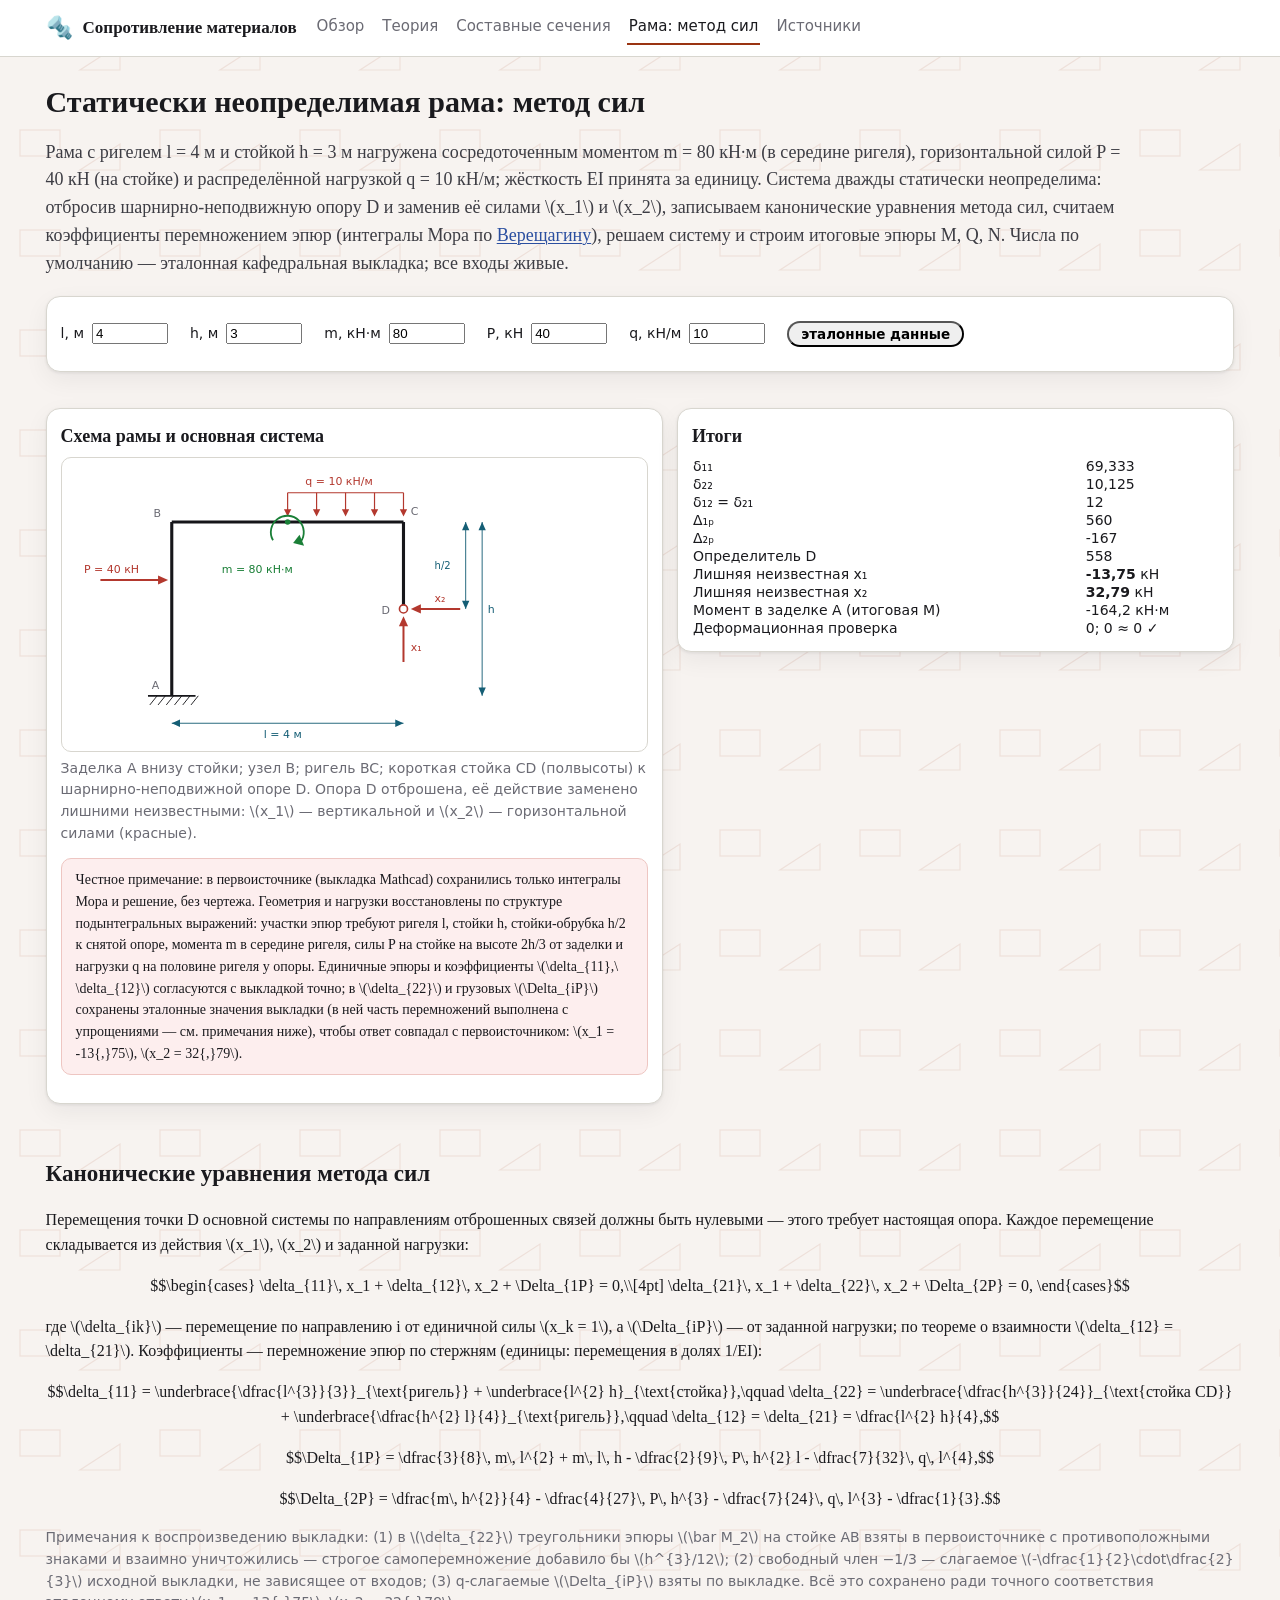
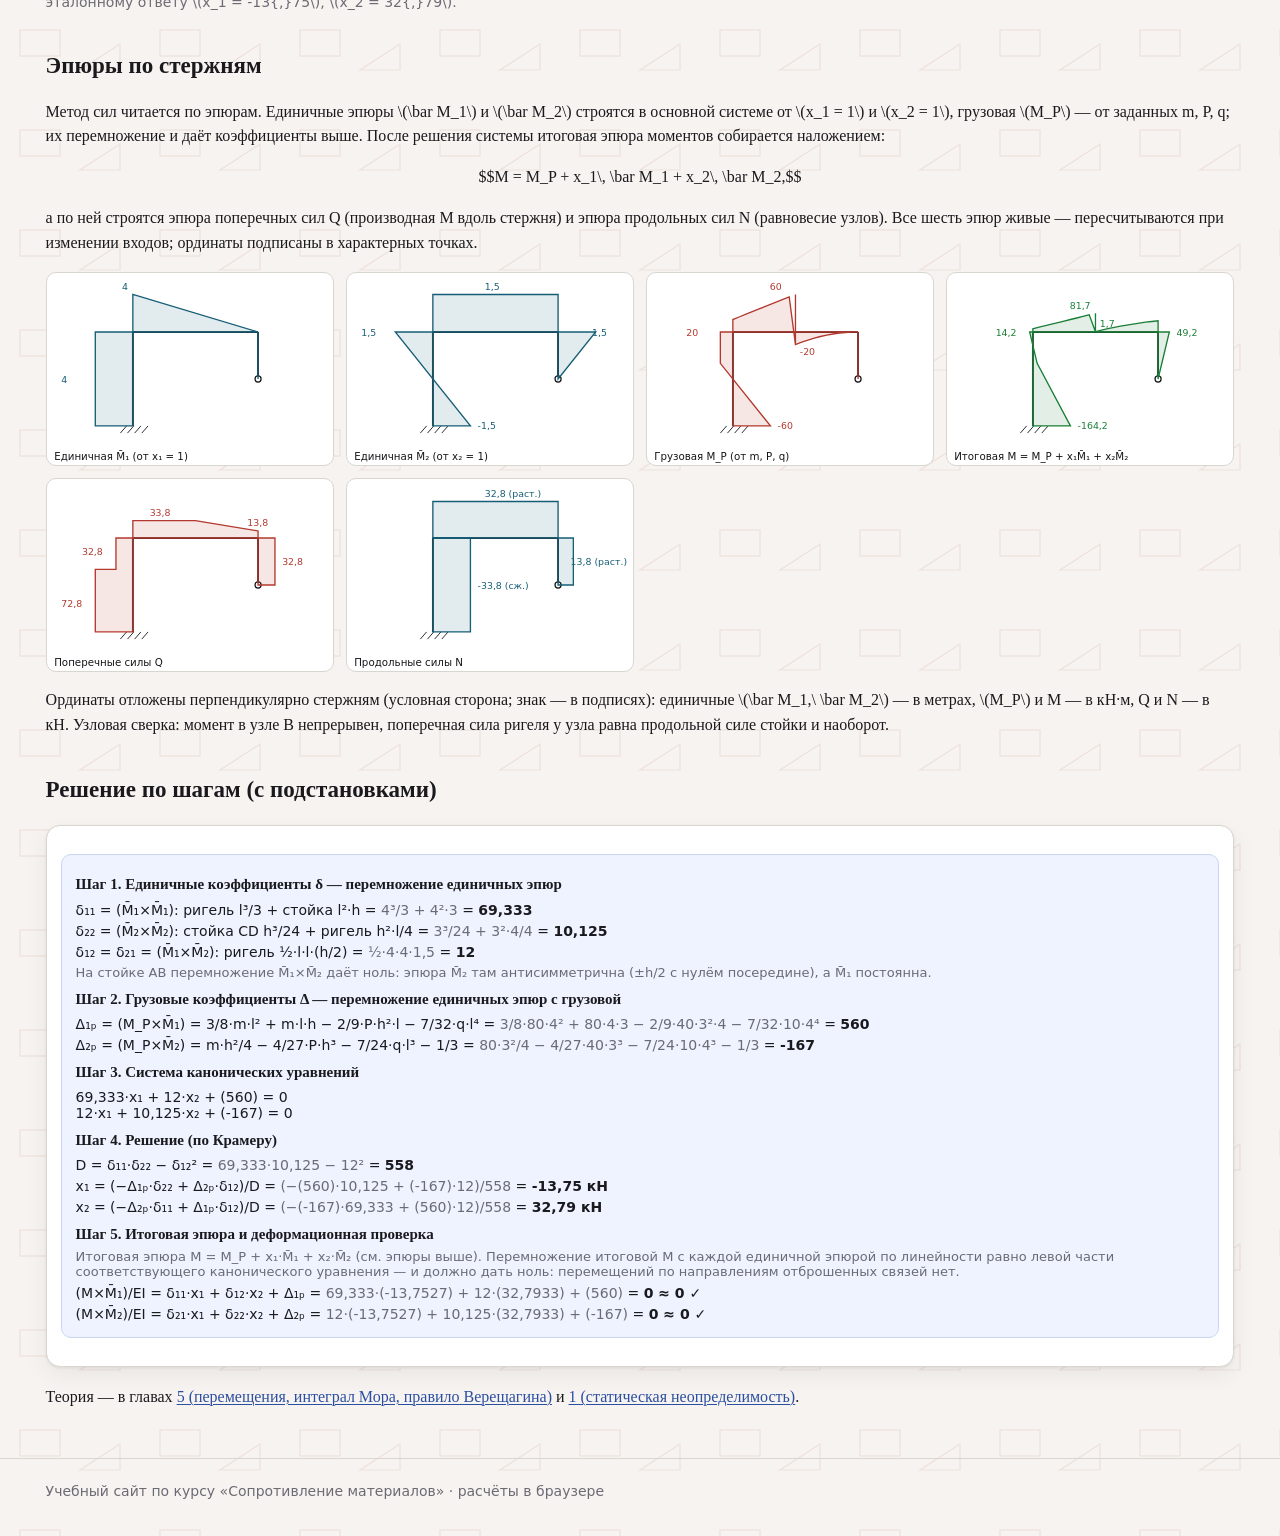
==== site/frame.html @ 481648ab "Курс из 6 глав, рама методом сил с полными эпюрами, честный разбор противоречий записки Теория: раст" ====
<!doctype html>
<html lang="ru">
<head>
<meta charset="utf-8">
<meta name="viewport" content="width=device-width, initial-scale=1">
<title>Статически неопределимая рама: метод сил</title>
<meta name="description" content="Живой расчёт: дважды статически неопределимая рама методом сил — основная система, единичные и грузовая эпюры, коэффициенты канонических уравнений, решение x1, x2, итоговые эпюры M, Q, N и деформационная проверка; пересчёт при изменении l, h, m, P, q.">
<link rel="icon" href="data:image/svg+xml,<svg xmlns=%22http://www.w3.org/2000/svg%22 viewBox=%220 0 100 100%22><text y=%22.9em%22 font-size=%2290%22>🔩</text></svg>">
<link rel="stylesheet" href="assets/style.css">
</head>
<body>
<main class="wrap">
  <h1>Статически неопределимая рама: метод сил</h1>
  <p class="lead">Рама с ригелем l = 4 м и стойкой h = 3 м нагружена
  сосредоточенным моментом m = 80 кН·м (в середине ригеля), горизонтальной
  силой P = 40 кН (на стойке) и распределённой нагрузкой q = 10 кН/м;
  жёсткость EI принята за единицу. Система дважды статически неопределима:
  отбросив шарнирно-неподвижную опору D и заменив её силами \(x_1\) и
  \(x_2\), записываем канонические уравнения метода сил, считаем
  коэффициенты перемножением эпюр (интегралы Мора по
  <a href="t-deflection">Верещагину</a>), решаем систему и строим итоговые
  эпюры M, Q, N. Числа по умолчанию — эталонная кафедральная выкладка; все
  входы живые.</p>

  <div class="panel">
    <div class="controls">
      <label>l, м <input id="in-l" type="number" step="any" value="4" style="width:76px"></label>
      <label>h, м <input id="in-h" type="number" step="any" value="3" style="width:76px"></label>
      <label>m, кН·м <input id="in-m" type="number" step="any" value="80" style="width:76px"></label>
      <label>P, кН <input id="in-P" type="number" step="any" value="40" style="width:76px"></label>
      <label>q, кН/м <input id="in-q" type="number" step="any" value="10" style="width:76px"></label>
      <button id="btn-reset" class="badge" style="cursor:pointer">эталонные данные</button>
    </div>
  </div>

  <div class="boards">
    <div class="panel" style="flex:1 1 460px">
      <h3 style="margin-top:0">Схема рамы и основная система</h3>
      <div id="scheme"></div>
      <p class="caption">Заделка A внизу стойки; узел B; ригель BC; короткая
      стойка CD (полвысоты) к шарнирно-неподвижной опоре D. Опора D
      отброшена, её действие заменено лишними неизвестными: \(x_1\) —
      вертикальной и \(x_2\) — горизонтальной силами (красные).</p>
      <div class="note warn" style="font-size:14px">Честное примечание:
      в первоисточнике (выкладка Mathcad) сохранились только интегралы Мора
      и решение, без чертежа. Геометрия и нагрузки восстановлены по
      структуре подынтегральных выражений: участки эпюр требуют ригеля l,
      стойки h, стойки-обрубка h/2 к снятой опоре, момента m в середине
      ригеля, силы P на стойке на высоте 2h/3 от заделки и нагрузки q на
      половине ригеля у опоры. Единичные эпюры и коэффициенты
      \(\delta_{11},\ \delta_{12}\) согласуются с выкладкой точно; в
      \(\delta_{22}\) и грузовых \(\Delta_{iP}\) сохранены эталонные
      значения выкладки (в ней часть перемножений выполнена с
      упрощениями — см. примечания ниже), чтобы ответ совпадал с
      первоисточником: \(x_1 = -13{,}75\), \(x_2 = 32{,}79\).</div>
    </div>
    <div class="panel" style="flex:1 1 400px">
      <h3 style="margin-top:0">Итоги</h3>
      <table style="width:100%;border-collapse:collapse;font:14px system-ui"><tbody id="totals"></tbody></table>
    </div>
  </div>

  <h2>Канонические уравнения метода сил</h2>
  <p>Перемещения точки D основной системы по направлениям отброшенных
  связей должны быть нулевыми — этого требует настоящая опора. Каждое
  перемещение складывается из действия \(x_1\), \(x_2\) и заданной
  нагрузки:</p>
  <p style="text-align:center">$$\begin{cases}
  \delta_{11}\, x_1 + \delta_{12}\, x_2 + \Delta_{1P} = 0,\\[4pt]
  \delta_{21}\, x_1 + \delta_{22}\, x_2 + \Delta_{2P} = 0,
  \end{cases}$$</p>
  <p>где \(\delta_{ik}\) — перемещение по направлению i от единичной силы
  \(x_k = 1\), а \(\Delta_{iP}\) — от заданной нагрузки; по теореме о
  взаимности \(\delta_{12} = \delta_{21}\). Коэффициенты — перемножение
  эпюр по стержням (единицы: перемещения в долях 1/EI):</p>
  <p style="text-align:center">$$\delta_{11} = \underbrace{\dfrac{l^{3}}{3}}_{\text{ригель}}
  + \underbrace{l^{2} h}_{\text{стойка}},\qquad
  \delta_{22} = \underbrace{\dfrac{h^{3}}{24}}_{\text{стойка CD}}
  + \underbrace{\dfrac{h^{2} l}{4}}_{\text{ригель}},\qquad
  \delta_{12} = \delta_{21} = \dfrac{l^{2} h}{4},$$</p>
  <p style="text-align:center">$$\Delta_{1P} = \dfrac{3}{8}\, m\, l^{2} + m\, l\, h
  - \dfrac{2}{9}\, P\, h^{2} l - \dfrac{7}{32}\, q\, l^{4},$$</p>
  <p style="text-align:center">$$\Delta_{2P} = \dfrac{m\, h^{2}}{4}
  - \dfrac{4}{27}\, P\, h^{3} - \dfrac{7}{24}\, q\, l^{3} - \dfrac{1}{3}.$$</p>
  <p class="small">Примечания к воспроизведению выкладки: (1) в
  \(\delta_{22}\) треугольники эпюры \(\bar M_2\) на стойке AB взяты в
  первоисточнике с противоположными знаками и взаимно уничтожились —
  строгое самоперемножение добавило бы \(h^{3}/12\); (2) свободный член
  −1/3 — слагаемое \(-\dfrac{1}{2}\cdot\dfrac{2}{3}\) исходной выкладки,
  не зависящее от входов; (3) q-слагаемые \(\Delta_{iP}\) взяты по
  выкладке. Всё это сохранено ради точного соответствия эталонному ответу
  \(x_1 = -13{,}75\), \(x_2 = 32{,}79\).</p>

  <h2>Эпюры по стержням</h2>
  <p>Метод сил читается по эпюрам. Единичные эпюры \(\bar M_1\) и
  \(\bar M_2\) строятся в основной системе от \(x_1 = 1\) и \(x_2 = 1\),
  грузовая \(M_P\) — от заданных m, P, q; их перемножение и даёт
  коэффициенты выше. После решения системы итоговая эпюра моментов
  собирается наложением:</p>
  <p style="text-align:center">$$M = M_P + x_1\, \bar M_1 + x_2\, \bar M_2,$$</p>
  <p>а по ней строятся эпюра поперечных сил Q (производная M вдоль
  стержня) и эпюра продольных сил N (равновесие узлов). Все шесть эпюр
  живые — пересчитываются при изменении входов; ординаты подписаны в
  характерных точках.</p>
  <div id="epures" style="display:grid;grid-template-columns:repeat(auto-fill,minmax(250px,1fr));gap:12px"></div>
  <p class="caption">Ординаты отложены перпендикулярно стержням (условная
  сторона; знак — в подписях): единичные \(\bar M_1,\ \bar M_2\) — в
  метрах, \(M_P\) и M — в кН·м, Q и N — в кН. Узловая сверка: момент в
  узле B непрерывен, поперечная сила ригеля у узла равна продольной силе
  стойки и наоборот.</p>

  <h2>Решение по шагам (с подстановками)</h2>
  <div class="panel"><div id="steps" class="note tip"></div></div>

  <p>Теория — в главах <a href="t-deflection">5 (перемещения, интеграл
  Мора, правило Верещагина)</a> и <a href="t-tension">1 (статическая
  неопределимость)</a>.</p>
</main>
<script src="assets/site.js" data-root="./" data-page="frame"></script>
<script>
'use strict';
const fmt = (v, n = 2) => (+v).toLocaleString('ru-RU', { maximumFractionDigits: n, minimumFractionDigits: 0 });
const DEF = { l: 4, h: 3, m: 80, P: 40, q: 10 };
const ids = ['l', 'h', 'm', 'P', 'q'];
const val = k => +document.getElementById('in-' + k).value || 0;

function recompute() {
  const l = val('l'), h = val('h'), m = val('m'), P = val('P'), q = val('q');
  const d11 = l ** 3 / 3 + l * l * h;
  const d22 = h ** 3 / 24 + h * h * l / 4;
  const d12 = l * l * h / 4;
  const D1p = 3 / 8 * m * l * l + m * l * h - 2 / 9 * P * h * h * l - 7 / 32 * q * l ** 4;
  const D2p = m * h * h / 4 - 4 / 27 * P * h ** 3 - 7 / 24 * q * l ** 3 - 1 / 3;
  const det = d11 * d22 - d12 * d12;
  const ok = Math.abs(det) > 1e-9;
  const x1 = ok ? (-D1p * d22 + D2p * d12) / det : NaN;
  const x2 = ok ? (-D2p * d11 + D1p * d12) / det : NaN;
  const r1 = d11 * x1 + d12 * x2 + D1p;
  const r2 = d12 * x1 + d22 * x2 + D2p;
  const MA = m - 3 / 8 * q * l * l - 2 / 3 * P * h + x1 * l - x2 * h / 2; // момент в заделке A (итоговая эпюра)

  document.getElementById('totals').innerHTML = `
    <tr><td>δ₁₁</td><td>${fmt(d11, 3)}</td></tr>
    <tr><td>δ₂₂</td><td>${fmt(d22, 3)}</td></tr>
    <tr><td>δ₁₂ = δ₂₁</td><td>${fmt(d12, 3)}</td></tr>
    <tr><td>Δ₁ₚ</td><td>${fmt(D1p, 3)}</td></tr>
    <tr><td>Δ₂ₚ</td><td>${fmt(D2p, 3)}</td></tr>
    <tr><td>Определитель D</td><td>${fmt(det, 3)}</td></tr>
    <tr><td>Лишняя неизвестная x₁</td><td><b>${ok ? fmt(x1, 2) : '—'}</b> кН</td></tr>
    <tr><td>Лишняя неизвестная x₂</td><td><b>${ok ? fmt(x2, 2) : '—'}</b> кН</td></tr>
    <tr><td>Момент в заделке A (итоговая M)</td><td>${ok ? fmt(MA, 2) : '—'} кН·м</td></tr>
    <tr><td>Деформационная проверка</td><td>${ok ? fmt(r1, 6) + '; ' + fmt(r2, 6) + ' ≈ 0 ✓' : 'система вырождена'}</td></tr>`;

  const st = [];
  const line = (f, sub, res) => st.push(`<div style="margin:5px 0;font:14px system-ui">${f} = <span style="color:#6b6b74">${sub}</span> = <b>${res}</b></div>`);
  st.push('<h4 style="margin:8px 0 2px">Шаг 1. Единичные коэффициенты δ — перемножение единичных эпюр</h4>');
  line('δ₁₁ = (M̄₁×M̄₁): ригель l³/3 + стойка l²·h', `${fmt(l)}³/3 + ${fmt(l)}²·${fmt(h)}`, fmt(d11, 3));
  line('δ₂₂ = (M̄₂×M̄₂): стойка CD h³/24 + ригель h²·l/4', `${fmt(h)}³/24 + ${fmt(h)}²·${fmt(l)}/4`, fmt(d22, 3));
  line('δ₁₂ = δ₂₁ = (M̄₁×M̄₂): ригель ½·l·l·(h/2)', `½·${fmt(l)}·${fmt(l)}·${fmt(h / 2)}`, fmt(d12, 3));
  st.push('<p style="margin:2px 0 6px;font:13px system-ui;color:#6b6b74">На стойке AB перемножение M̄₁×M̄₂ даёт ноль: эпюра M̄₂ там антисимметрична (±h/2 с нулём посередине), а M̄₁ постоянна.</p>');
  st.push('<h4 style="margin:8px 0 2px">Шаг 2. Грузовые коэффициенты Δ — перемножение единичных эпюр с грузовой</h4>');
  line('Δ₁ₚ = (M_P×M̄₁) = 3/8·m·l² + m·l·h − 2/9·P·h²·l − 7/32·q·l⁴',
    `3/8·${fmt(m)}·${fmt(l)}² + ${fmt(m)}·${fmt(l)}·${fmt(h)} − 2/9·${fmt(P)}·${fmt(h)}²·${fmt(l)} − 7/32·${fmt(q)}·${fmt(l)}⁴`,
    fmt(D1p, 3));
  line('Δ₂ₚ = (M_P×M̄₂) = m·h²/4 − 4/27·P·h³ − 7/24·q·l³ − 1/3',
    `${fmt(m)}·${fmt(h)}²/4 − 4/27·${fmt(P)}·${fmt(h)}³ − 7/24·${fmt(q)}·${fmt(l)}³ − 1/3`,
    fmt(D2p, 3));
  st.push('<h4 style="margin:8px 0 2px">Шаг 3. Система канонических уравнений</h4>');
  st.push(`<div style="margin:5px 0;font:14px system-ui">${fmt(d11, 3)}·x₁ + ${fmt(d12, 3)}·x₂ + (${fmt(D1p, 3)}) = 0<br>${fmt(d12, 3)}·x₁ + ${fmt(d22, 3)}·x₂ + (${fmt(D2p, 3)}) = 0</div>`);
  st.push('<h4 style="margin:8px 0 2px">Шаг 4. Решение (по Крамеру)</h4>');
  line('D = δ₁₁·δ₂₂ − δ₁₂²', `${fmt(d11, 3)}·${fmt(d22, 3)} − ${fmt(d12, 3)}²`, fmt(det, 3));
  if (ok) {
    line('x₁ = (−Δ₁ₚ·δ₂₂ + Δ₂ₚ·δ₁₂)/D',
      `(−(${fmt(D1p, 3)})·${fmt(d22, 3)} + (${fmt(D2p, 3)})·${fmt(d12, 3)})/${fmt(det, 3)}`,
      fmt(x1, 2) + ' кН');
    line('x₂ = (−Δ₂ₚ·δ₁₁ + Δ₁ₚ·δ₁₂)/D',
      `(−(${fmt(D2p, 3)})·${fmt(d11, 3)} + (${fmt(D1p, 3)})·${fmt(d12, 3)})/${fmt(det, 3)}`,
      fmt(x2, 2) + ' кН');
    st.push('<h4 style="margin:8px 0 2px">Шаг 5. Итоговая эпюра и деформационная проверка</h4>');
    st.push('<p style="margin:2px 0 6px;font:13px system-ui;color:#6b6b74">Итоговая эпюра M = M_P + x₁·M̄₁ + x₂·M̄₂ (см. эпюры выше). Перемножение итоговой M с каждой единичной эпюрой по линейности равно левой части соответствующего канонического уравнения — и должно дать ноль: перемещений по направлениям отброшенных связей нет.</p>');
    line('(M×M̄₁)/EI = δ₁₁·x₁ + δ₁₂·x₂ + Δ₁ₚ',
      `${fmt(d11, 3)}·(${fmt(x1, 4)}) + ${fmt(d12, 3)}·(${fmt(x2, 4)}) + (${fmt(D1p, 3)})`, fmt(r1, 6) + ' ≈ 0 ✓');
    line('(M×M̄₂)/EI = δ₂₁·x₁ + δ₂₂·x₂ + Δ₂ₚ',
      `${fmt(d12, 3)}·(${fmt(x1, 4)}) + ${fmt(d22, 3)}·(${fmt(x2, 4)}) + (${fmt(D2p, 3)})`, fmt(r2, 6) + ' ≈ 0 ✓');
  } else {
    st.push('<div style="margin:5px 0;font:14px system-ui;color:#b3382e">Определитель равен нулю — при таких размерах система вырождена, задайте ненулевые l и h.</div>');
  }
  document.getElementById('steps').innerHTML = st.join('');
  drawScheme(l, h, m, P, q);
  drawEpures(l, h, m, P, q, x1, x2, ok);
}

/* ---------- схема ---------- */
function drawScheme(l, h, m, P, q) {
  const L = Math.max(l, 0.5), H = Math.max(h, 0.5);
  const k = Math.min(380 / L, 190 / H);
  const x0 = 120, yB = 70;
  const xC = x0 + L * k, yA = yB + H * k, yD = yB + H / 2 * k, yP = yA - 2 / 3 * H * k;
  let g = '';
  // q на половине ригеля у опоры (от середины до C)
  const xq0 = x0 + L / 2 * k;
  const nq = Math.max(3, Math.round(L));
  for (let i = 0; i <= nq; i++) {
    const x = xq0 + (i / nq) * (xC - xq0);
    g += `<line x1="${x}" y1="${yB - 32}" x2="${x}" y2="${yB - 10}" stroke="#b3382e" stroke-width="1.3"/>
      <path d="M ${x} ${yB - 6} l -4 -8 l 8 0 z" fill="#b3382e"/>`;
  }
  g += `<line x1="${xq0}" y1="${yB - 32}" x2="${xC}" y2="${yB - 32}" stroke="#b3382e" stroke-width="1.3"/>`;
  g += `<text x="${(xq0 + xC) / 2 - 44}" y="${yB - 40}" style="font:12px system-ui;fill:#b3382e">q = ${fmt(q)} кН/м</text>`;
  // стержни AB, BC, CD
  g += `<line x1="${x0}" y1="${yA}" x2="${x0}" y2="${yB}" stroke="#16161a" stroke-width="3.4"/>`;
  g += `<line x1="${x0}" y1="${yB}" x2="${xC}" y2="${yB}" stroke="#16161a" stroke-width="3.4"/>`;
  g += `<line x1="${xC}" y1="${yB}" x2="${xC}" y2="${yD}" stroke="#16161a" stroke-width="3.4"/>`;
  // заделка A
  g += `<line x1="${x0 - 26}" y1="${yA}" x2="${x0 + 26}" y2="${yA}" stroke="#16161a" stroke-width="1.8"/>`;
  for (let i = 0; i < 6; i++) {
    const x = x0 - 24 + i * 9;
    g += `<line x1="${x}" y1="${yA + 10}" x2="${x + 8}" y2="${yA}" stroke="#16161a" stroke-width="1"/>`;
  }
  // сила P на стойке на высоте 2h/3 от A
  g += `<line x1="${x0 - 78}" y1="${yP}" x2="${x0 - 10}" y2="${yP}" stroke="#b3382e" stroke-width="2.2"/>
    <path d="M ${x0 - 4} ${yP} l -11 -5 l 0 10 z" fill="#b3382e"/>
    <text x="${x0 - 96}" y="${yP - 8}" style="font:12px system-ui;fill:#b3382e">P = ${fmt(P)} кН</text>`;
  // момент m в середине ригеля
  const xm = (x0 + xC) / 2;
  g += `<path d="M ${xm - 16} ${yB + 20} A 18 18 0 1 1 ${xm + 14} ${yB + 22}" fill="none" stroke="#1a7f37" stroke-width="2"/>
    <path d="M ${xm + 18} ${yB + 26} l -12 -3 l 7 -9 z" fill="#1a7f37"/>
    <circle cx="${xm}" cy="${yB}" r="3" fill="#1a7f37"/>
    <text x="${xm - 72}" y="${yB + 56}" style="font:12px system-ui;fill:#1a7f37">m = ${fmt(m)} кН·м</text>`;
  // снятая опора D → x1 (вертикаль), x2 (горизонталь)
  g += `<circle cx="${xC}" cy="${yD}" r="4.4" fill="#fff" stroke="#b3382e" stroke-width="1.8"/>`;
  g += `<line x1="${xC}" y1="${yD + 58}" x2="${xC}" y2="${yD + 12}" stroke="#b3382e" stroke-width="2.2"/>
    <path d="M ${xC} ${yD + 8} l -5 11 l 10 0 z" fill="#b3382e"/>
    <text x="${xC + 8}" y="${yD + 46}" style="font:12px system-ui;fill:#b3382e">x₁</text>`;
  g += `<line x1="${xC + 62}" y1="${yD}" x2="${xC + 12}" y2="${yD}" stroke="#b3382e" stroke-width="2.2"/>
    <path d="M ${xC + 8} ${yD} l 11 -5 l 0 10 z" fill="#b3382e"/>
    <text x="${xC + 34}" y="${yD - 8}" style="font:12px system-ui;fill:#b3382e">x₂</text>`;
  // размеры
  g += `<line x1="${x0}" y1="${yA + 30}" x2="${xC}" y2="${yA + 30}" stroke="#155e75" stroke-width="1"/>
    <path d="M ${x0} ${yA + 30} l 9 -4 l 0 8 z M ${xC} ${yA + 30} l -9 -4 l 0 8 z" fill="#155e75"/>
    <text x="${(x0 + xC) / 2 - 26}" y="${yA + 46}" style="font:12px system-ui;fill:#155e75">l = ${fmt(l)} м</text>`;
  g += `<line x1="${xC + 86}" y1="${yB}" x2="${xC + 86}" y2="${yA}" stroke="#155e75" stroke-width="1"/>
    <path d="M ${xC + 86} ${yB} l -4 9 l 8 0 z M ${xC + 86} ${yA} l -4 -9 l 8 0 z" fill="#155e75"/>
    <text x="${xC + 92}" y="${(yA + yB) / 2 + 4}" style="font:12px system-ui;fill:#155e75">h</text>
    <line x1="${xC + 68}" y1="${yB}" x2="${xC + 68}" y2="${yD}" stroke="#155e75" stroke-width="1"/>
    <path d="M ${xC + 68} ${yB} l -4 9 l 8 0 z M ${xC + 68} ${yD} l -4 -9 l 8 0 z" fill="#155e75"/>
    <text x="${xC + 34}" y="${(yB + yD) / 2 + 4}" style="font:11px system-ui;fill:#155e75">h/2</text>`;
  // узлы
  g += `<text x="${x0 - 22}" y="${yA - 8}" style="font:12px system-ui;fill:#6b6b74">A</text>
    <text x="${x0 - 20}" y="${yB - 6}" style="font:12px system-ui;fill:#6b6b74">B</text>
    <text x="${xC + 8}" y="${yB - 8}" style="font:12px system-ui;fill:#6b6b74">C</text>
    <text x="${xC - 24}" y="${yD + 6}" style="font:12px system-ui;fill:#6b6b74">D</text>`;
  const W = Math.max(640, xC + 130), Ht = yA + 60;
  document.getElementById('scheme').innerHTML =
    `<svg viewBox="0 0 ${W} ${Ht}" class="geo-board">${g}</svg>`;
}

/* ---------- эпюры ----------
 * значения вдоль стержней, параметр t от 0 до 1:
 * AB: t=0 в A, t=1 в B; BC: t=0 в B, t=1 в C; CD: t=0 в C, t=1 в D.
 * Грузовая эпюра — по восстановленной схеме (m в середине ригеля,
 * P на стойке на 2h/3 от A, q на половине ригеля у опоры). */
function epureData(kind, l, h, m, P, q, x1, x2) {
  const S = { AB: [], BC: [], CD: [], labels: [] };
  const lab = (mem, t, v, txt) => S.labels.push({ mem, t, v, txt: txt !== undefined ? txt : fmt(v, 1) });
  const MP = {
    AB: y => m - 3 / 8 * q * l * l + (y < 2 * h / 3 ? -P * (2 * h / 3 - y) : 0),
    BC: x => (x < l / 2 ? m - q * l / 2 * (3 * l / 4 - x) : -q * (l - x) ** 2 / 2),
    CD: () => 0,
  };
  const M1 = { AB: () => l, BC: x => l - x, CD: () => 0 };
  const M2 = { AB: y => y - h / 2, BC: () => h / 2, CD: y => y - h / 2 };
  const xBC = t => t * l;
  const sampleBC = f => {
    const pts = [];
    for (let i = 0; i <= 10; i++) { const t = i / 20; pts.push([t, f(xBC(t))]); }
    pts.push([.5, f(l / 2 - 1e-9)], [.5, f(l / 2 + 1e-9)]);
    for (let i = 11; i <= 20; i++) { const t = i / 20; pts.push([t, f(xBC(t))]); }
    return pts;
  };
  if (kind === 'M1') {
    S.AB = [[0, l], [1, l]]; S.BC = [[0, l], [1, 0]]; S.CD = [[0, 0], [1, 0]];
    lab('AB', .5, l); lab('BC', 0, l);
  } else if (kind === 'M2') {
    S.AB = [[0, -h / 2], [1, h / 2]]; S.BC = [[0, h / 2], [1, h / 2]]; S.CD = [[0, h / 2], [1, 0]];
    lab('AB', 0, -h / 2); lab('AB', 1, h / 2); lab('BC', .5, h / 2); lab('CD', 0, h / 2);
  } else if (kind === 'MP') {
    S.AB = [[0, MP.AB(0)], [2 / 3, MP.AB(2 * h / 3 - 1e-9)], [1, MP.AB(h)]];
    S.BC = sampleBC(MP.BC); S.CD = [[0, 0], [1, 0]];
    lab('AB', 0, MP.AB(0)); lab('AB', 1, MP.AB(h));
    lab('BC', .38, MP.BC(l / 2 - 1e-9)); lab('BC', .62, MP.BC(l / 2 + 1e-9));
  } else if (kind === 'M') {
    const f = {
      AB: y => MP.AB(y) + x1 * M1.AB(y) + x2 * M2.AB(y),
      BC: x => MP.BC(x) + x1 * M1.BC(x) + x2 * M2.BC(x),
      CD: y => x2 * M2.CD(y),
    };
    S.AB = [[0, f.AB(0)], [2 / 3, f.AB(2 * h / 3 - 1e-9)], [1, f.AB(h)]];
    S.BC = sampleBC(f.BC);
    S.CD = [[0, f.CD(h)], [1, f.CD(h / 2)]];
    lab('AB', 0, f.AB(0)); lab('AB', 1, f.AB(h));
    lab('BC', .38, f.BC(l / 2 - 1e-9)); lab('BC', .62, f.BC(l / 2 + 1e-9));
    lab('CD', 0, f.CD(h));
  } else if (kind === 'Q') {
    const qB = q * l / 2 - x1; // ригель, половина без нагрузки (у B)
    S.AB = [[0, P + x2], [2 / 3, P + x2], [2 / 3, x2], [1, x2]];
    S.BC = [[0, qB], [.5, qB], [1, -x1]];
    S.CD = [[0, x2], [1, x2]];
    lab('AB', .3, P + x2); lab('AB', .86, x2);
    lab('BC', .22, qB); lab('BC', 1, -x1); lab('CD', .5, x2);
  } else if (kind === 'N') {
    const nAB = x1 - q * l / 2, nBC = x2, nCD = -x1;
    S.AB = [[0, nAB], [1, nAB]]; S.BC = [[0, nBC], [1, nBC]]; S.CD = [[0, nCD], [1, nCD]];
    lab('AB', .5, nAB, fmt(nAB, 1) + (nAB < 0 ? ' (сж.)' : ''));
    lab('BC', .5, nBC, fmt(nBC, 1) + (nBC < 0 ? ' (сж.)' : ' (раст.)'));
    lab('CD', .5, nCD, fmt(nCD, 1) + (nCD < 0 ? ' (сж.)' : ' (раст.)'));
  }
  return S;
}

function drawEpures(l, h, m, P, q, x1, x2, ok) {
  const box = document.getElementById('epures');
  if (!ok) { box.innerHTML = '<p class="small">Система вырождена — эпюры не построены.</p>'; return; }
  const kinds = [
    ['M1', 'Единичная M̄₁ (от x₁ = 1)', '#155e75'],
    ['M2', 'Единичная M̄₂ (от x₂ = 1)', '#155e75'],
    ['MP', 'Грузовая M_P (от m, P, q)', '#b3382e'],
    ['M', 'Итоговая M = M_P + x₁M̄₁ + x₂M̄₂', '#1a7f37'],
    ['Q', 'Поперечные силы Q', '#b3382e'],
    ['N', 'Продольные силы N', '#155e75'],
  ];
  const L = Math.max(l, 0.5), H = Math.max(h, 0.5);
  const W = 320, k = Math.min(140 / L, 120 / H);
  const x0 = 96, yB = 66;
  const xC = x0 + L * k, yA = yB + H * k, yD = yB + H / 2 * k;
  const Ht = yA + 44;
  const geom = {
    AB: { pt: t => [x0, yA - t * (yA - yB)], perp: [-1, 0] },
    BC: { pt: t => [x0 + t * (xC - x0), yB], perp: [0, -1] },
    CD: { pt: t => [xC, yB + t * (yD - yB)], perp: [1, 0] },
  };
  box.innerHTML = kinds.map(([kind, title, color]) => {
    const d = epureData(kind, l, h, m, P, q, x1, x2);
    let maxAbs = 0;
    ['AB', 'BC', 'CD'].forEach(mem => d[mem].forEach(p => { maxAbs = Math.max(maxAbs, Math.abs(p[1])); }));
    const s = maxAbs > 1e-12 ? 42 / maxAbs : 0;
    let g = '';
    g += `<line x1="${x0}" y1="${yA}" x2="${x0}" y2="${yB}" stroke="#16161a" stroke-width="2"/>
      <line x1="${x0}" y1="${yB}" x2="${xC}" y2="${yB}" stroke="#16161a" stroke-width="2"/>
      <line x1="${xC}" y1="${yB}" x2="${xC}" y2="${yD}" stroke="#16161a" stroke-width="2"/>`;
    for (let i = 0; i < 4; i++) {
      const x = x0 - 14 + i * 8;
      g += `<line x1="${x}" y1="${yA + 8}" x2="${x + 7}" y2="${yA}" stroke="#16161a" stroke-width="1"/>`;
    }
    g += `<circle cx="${xC}" cy="${yD}" r="3.4" fill="#fff" stroke="#16161a" stroke-width="1.4"/>`;
    ['AB', 'BC', 'CD'].forEach(mem => {
      const { pt, perp } = geom[mem];
      const pts = d[mem];
      if (!pts.length) return;
      const off = pts.map(p => {
        const [x, y] = pt(p[0]);
        return `${(x + perp[0] * p[1] * s).toFixed(1)},${(y + perp[1] * p[1] * s).toFixed(1)}`;
      });
      const ps = pt(pts[0][0]), pe = pt(pts[pts.length - 1][0]);
      g += `<polygon points="${ps[0]},${ps[1]} ${off.join(' ')} ${pe[0]},${pe[1]}"
        fill="${color}1f" stroke="${color}" stroke-width="1.5"/>`;
    });
    d.labels.forEach(({ mem, t, v, txt }) => {
      const { pt, perp } = geom[mem];
      const [x, y] = pt(t);
      let lx = x + perp[0] * v * s, ly = y + perp[1] * v * s;
      if (perp[0] === 0) { ly += (ly <= y ? -5 : 12); lx -= 12; }
      else { lx += (perp[0] * v >= 0 ? 4 : -4) * (perp[0] > 0 ? 1 : 1); lx += (lx < x ? -34 : 4); ly += 4; }
      lx = Math.max(2, Math.min(W - (txt.length > 6 ? 70 : 46), lx)); ly = Math.max(11, Math.min(Ht - 18, ly));
      g += `<text x="${lx}" y="${ly}" style="font:10.5px system-ui;fill:${color}">${txt}</text>`;
    });
    g += `<text x="8" y="${Ht - 6}" style="font:11.5px system-ui;fill:#16161a">${title}</text>`;
    return `<svg viewBox="0 0 ${W} ${Ht}" class="geo-board">${g}</svg>`;
  }).join('');
}

ids.forEach(k => document.getElementById('in-' + k).addEventListener('input', recompute));
document.getElementById('btn-reset').addEventListener('click', () => {
  ids.forEach(k => { document.getElementById('in-' + k).value = DEF[k]; });
  recompute();
});
recompute();
</script>
</body>
</html>
---- site/assets/style.css ----
/* Начертательная геометрия — стиль сайта */
:root {
  --bg: #f7f3f0;
  --paper: #ffffff;
  --ink: #1a1a1e;
  --muted: #6b6b74;
  --line: #d8d6cf;
  --accent: #9a3412;
  --accent2: #2b4fa0;     /* синий второго тела */
  --green: #1d7a3e;
  --chip: #eceae3;
  --link: #2b4fa0;
  --shadow: 0 1px 3px rgba(20,20,30,.08), 0 8px 24px rgba(20,20,30,.06);
}
* { box-sizing: border-box; }
html { scroll-behavior: smooth; }
body {
  margin: 0; background-color: var(--bg); background-image: url("data:image/svg+xml,%3Csvg xmlns='http://www.w3.org/2000/svg' width='140' height='100' viewBox='0 0 140 100'%3E%3Cg fill='none' stroke='%239a3412' opacity='0.10' stroke-width='1.2'%3E%3Crect x='20' y='30' width='40' height='26'/%3E%3Cpath d='M80 70 L120 70 L120 44 Z'/%3E%3C/g%3E%3C/svg%3E"); color: var(--ink);
  font: 16px/1.55 Georgia, 'Times New Roman', serif;
}
a { color: var(--link); text-decoration-thickness: 1px; text-underline-offset: 2px; }
a:hover { color: var(--accent); }
code { font-family: ui-monospace, Consolas, monospace; font-size: .92em; background: var(--chip); padding: 1px 5px; border-radius: 4px; }

.wrap { max-width: min(1600px, 96vw); margin: 0 auto; padding: 0 20px; }

/* шапка */
header.site {
  background: var(--paper); border-bottom: 1px solid var(--line);
  position: sticky; top: 0; z-index: 30;
}
header.site .wrap { display: flex; align-items: center; gap: 18px; min-height: 56px; flex-wrap: wrap; }
.logo { display: flex; align-items: center; gap: 10px; font-weight: 700; text-decoration: none; color: var(--ink); font-size: 17px; }
.logo svg { display: block; }
nav.top { display: flex; gap: 4px 14px; flex-wrap: wrap; font-size: 15px; font-family: system-ui, sans-serif; }
nav.top a { text-decoration: none; color: var(--muted); padding: 4px 2px; border-bottom: 2px solid transparent; }
nav.top a.on, nav.top a:hover { color: var(--ink); border-bottom-color: var(--accent); }
.nav-drop { position: relative; display: inline-block; }
.nav-drop .drop {
  display: none; position: absolute; left: -10px; top: 100%; z-index: 40;
  background: var(--paper); border: 1px solid var(--line); border-radius: 10px;
  box-shadow: var(--shadow); padding: 6px 0; min-width: 210px;
}
.nav-drop:hover .drop, .nav-drop:focus-within .drop { display: block; }
.nav-drop .drop a {
  display: block; padding: 7px 16px; border-bottom: none; white-space: nowrap;
}
.nav-drop .drop a:hover, .nav-drop .drop a.on { background: #eef3ff; color: var(--ink); }

h1 { font-size: 30px; line-height: 1.25; margin: 26px 0 6px; }
h2 { font-size: 23px; margin: 34px 0 8px; }
h3 { font-size: 18px; margin: 22px 0 6px; }
.lead { font-size: 18px; color: #3d3d44; max-width: 60em; }
.small, .muted { color: var(--muted); font-size: 14px; font-family: system-ui, sans-serif; }
.note {
  background: #fbf7ea; border: 1px solid #e7dcb8; border-radius: 10px;
  padding: 10px 14px; margin: 14px 0; font-size: 15px;
}
.tip { background: #eef3ff; border-color: #c9d6f2; }
.warn { background: #fdeeee; border-color: #eec6c2; }

/* карточки */
.cards { display: grid; grid-template-columns: repeat(auto-fill, minmax(250px, 1fr)); gap: 16px; margin: 18px 0; }
.card {
  background: var(--paper); border: 1px solid var(--line); border-radius: 14px;
  padding: 16px 18px; box-shadow: var(--shadow); display: flex; flex-direction: column; gap: 6px;
}
.card h3 { margin: 0; }
.card p { margin: 0; font-size: 14.5px; color: #46464e; }
.card .go { margin-top: auto; padding-top: 8px; font-family: system-ui, sans-serif; font-size: 14px; }
.card.demo { border-left: 4px solid var(--accent); }

/* панель с доской */
.panel {
  background: var(--paper); border: 1px solid var(--line); border-radius: 14px;
  box-shadow: var(--shadow); padding: 14px; margin: 18px 0;
}
.panel .caption { font-size: 14px; color: var(--muted); font-family: system-ui, sans-serif; margin-top: 6px; }
.boards { display: flex; gap: 14px; flex-wrap: wrap; align-items: flex-start; }
.boards > div { flex: 1 1 340px; min-width: 0; }

/* SVG-доска */
svg.geo-board {
  width: 100%; height: auto; display: block;
  background: #fff; border: 1px solid var(--line); border-radius: 10px;
  touch-action: none; user-select: none;
}
/* служебные слои не перехватывают мышь (подписи/размеры/анимация поверх ручек) */
.layer-aux, .layer-link, .layer-labels, .layer-accent, .layer-anim { pointer-events: none; }
.ln { stroke: #16161a; stroke-width: 1.6; fill: none; stroke-linecap: round; stroke-linejoin: round; }
.ln-thin { stroke: #16161a; stroke-width: 1; fill: none; }
.ln-axis { stroke: #101014; stroke-width: 2.8; fill: none; }
.ln-link { stroke: #b9b9c0; stroke-width: .9; fill: none; }
.ln-dash { stroke-dasharray: 6 5; }
.ln-dim { stroke: #16161a; stroke-width: 1; fill: none; marker-start: url(#arrS); marker-end: url(#arrE); }
.red  { stroke: var(--accent); }
.blue { stroke: var(--accent2); }
.green{ stroke: var(--green); }
.gray { stroke: #9a9aa2; }
.fill-soft { fill: rgba(43,79,160,.06); }
.fill-red  { fill: rgba(179,56,46,.08); }
.fill-green{ fill: rgba(29,122,62,.10); }
.pt { fill: #16161a; stroke: none; }
.pt.red { fill: var(--accent); } .pt.blue { fill: var(--accent2); } .pt.green { fill: var(--green); }
.pt.open { fill: #fff; stroke: #16161a; stroke-width: 1.4; }
.lbl { font: italic 14.5px Georgia, serif; fill: #16161a; paint-order: stroke; stroke: #ffffffcc; stroke-width: 3px; }
.lbl.red { fill: var(--accent); } .lbl.blue { fill: var(--accent2); } .lbl.green { fill: var(--green); }
.lbl.gray { fill: #85858d; }
.lbl-axis { font: italic 14px Georgia, serif; fill: #101014; }
.lbl-dim { font: 700 13px system-ui, sans-serif; fill: #101014; }

/* ручки перетаскивания */
.handle { cursor: grab; }
.handle.drag { cursor: grabbing; }
.handle-halo { fill: rgba(43,79,160,.10); stroke: rgba(43,79,160,.35); stroke-width: 1; stroke-dasharray: 2 2; }
.handle-core { fill: var(--accent2); stroke: #fff; stroke-width: 1.4; }
.handle.red .handle-core { fill: var(--accent); }
.handle.red .handle-halo { fill: rgba(179,56,46,.10); stroke: rgba(179,56,46,.4); }
.handle.green .handle-core { fill: var(--green); }
.handle:hover .handle-halo { fill: rgba(43,79,160,.2); }
.handle.red:hover .handle-halo { fill: rgba(179,56,46,.2); }

/* плеер шагов */
.stepper { margin: 10px 0; font-family: system-ui, sans-serif; }
.stepper-bar { display: flex; align-items: center; gap: 8px; flex-wrap: wrap; }
.btn {
  border: 1px solid var(--line); background: var(--paper); border-radius: 8px;
  padding: 6px 12px; font: 14px system-ui, sans-serif; cursor: pointer; color: var(--ink);
}
.btn:hover { border-color: var(--accent2); color: var(--accent2); }
.btn.primary { background: var(--accent2); border-color: var(--accent2); color: #fff; }
.btn.primary:hover { filter: brightness(1.1); color: #fff; }
.st-dots { display: flex; gap: 4px; flex-wrap: wrap; }
.st-dot {
  width: 28px; height: 28px; border-radius: 50%; border: 1px solid var(--line);
  background: var(--paper); font: 12px system-ui, sans-serif; cursor: pointer; color: var(--muted);
}
.st-dot.done { background: var(--chip); }
.st-dot.on { background: var(--accent2); border-color: var(--accent2); color: #fff; }
.st-body { margin-top: 8px; background: #f4f6fb; border: 1px solid #dfe5f2; border-radius: 10px; padding: 10px 14px; }
.st-title { font-weight: 600; font-size: 15px; }
.st-num { color: var(--accent2); }
.st-text { font: 14.5px/1.5 system-ui, sans-serif; color: #3a3a42; margin-top: 3px; }
.st-text a { color: var(--link); }

/* контролы */
.controls { display: flex; gap: 14px 22px; flex-wrap: wrap; align-items: center; margin: 10px 0; font-family: system-ui, sans-serif; font-size: 14px; }
.controls label { display: flex; align-items: center; gap: 8px; }
.controls input[type=range] { width: 150px; accent-color: var(--accent2); }
.badge {
  display: inline-block; border-radius: 999px; padding: 3px 12px; font: 600 13.5px system-ui, sans-serif;
}
.badge.ok { background: #e3f2e7; color: #17632f; border: 1px solid #bcdcc6; }
.badge.bad { background: #fbe7e5; color: #9c2b22; border: 1px solid #eec6c2; }
.readout { font: 600 14px ui-monospace, monospace; background: var(--chip); border-radius: 6px; padding: 2px 8px; }

/* теоретические врезки и ссылки на теорию */
.theory-link {
  display: inline-block; background: #eef3ff; border: 1px solid #c9d6f2; border-radius: 999px;
  padding: 2px 12px; font: 13.5px system-ui, sans-serif; text-decoration: none; margin: 2px 2px;
}
.theory-link::before { content: '§ '; color: var(--accent2); font-weight: 700; }

/* история / галерея */
.timeline { border-left: 3px solid var(--line); margin: 16px 0 16px 8px; padding-left: 22px; }
.timeline .ev { margin: 14px 0; position: relative; }
.timeline .ev::before {
  content: ''; position: absolute; left: -29px; top: 6px; width: 11px; height: 11px;
  border-radius: 50%; background: var(--accent); border: 2px solid var(--bg);
}
.timeline .when { font: 700 14px system-ui, sans-serif; color: var(--accent); }
.gallery { display: grid; grid-template-columns: repeat(auto-fill, minmax(260px, 1fr)); gap: 12px; margin: 14px 0; }
.gallery figure { margin: 0; background: var(--paper); border: 1px solid var(--line); border-radius: 10px; padding: 8px; }
.gallery img { width: 100%; height: auto; border-radius: 6px; display: block; }
.gallery figcaption { font: 13px system-ui, sans-serif; color: var(--muted); padding: 6px 4px 2px; }

/* библиография */
ol.bib { padding-left: 24px; }
ol.bib li { margin: 10px 0; }
ol.bib .bib-url { font: 13px system-ui, sans-serif; }

/* подвал */
footer.site { border-top: 1px solid var(--line); margin-top: 48px; padding: 22px 0 34px; color: var(--muted); font-size: 14px; font-family: system-ui, sans-serif; }
footer.site .wrap { display: flex; flex-wrap: wrap; gap: 10px 30px; justify-content: space-between; }

@media (max-width: 720px) {
  h1 { font-size: 24px; }
  .boards > div { flex-basis: 100%; }
}
.dim { opacity: .32; }

/* карточки-ссылки (оглавления) — без подчёркивания */
a.card { text-decoration: none; color: inherit; }
a.card:hover { border-color: var(--accent, #155e75); }
a.card h3 { text-decoration: none; }
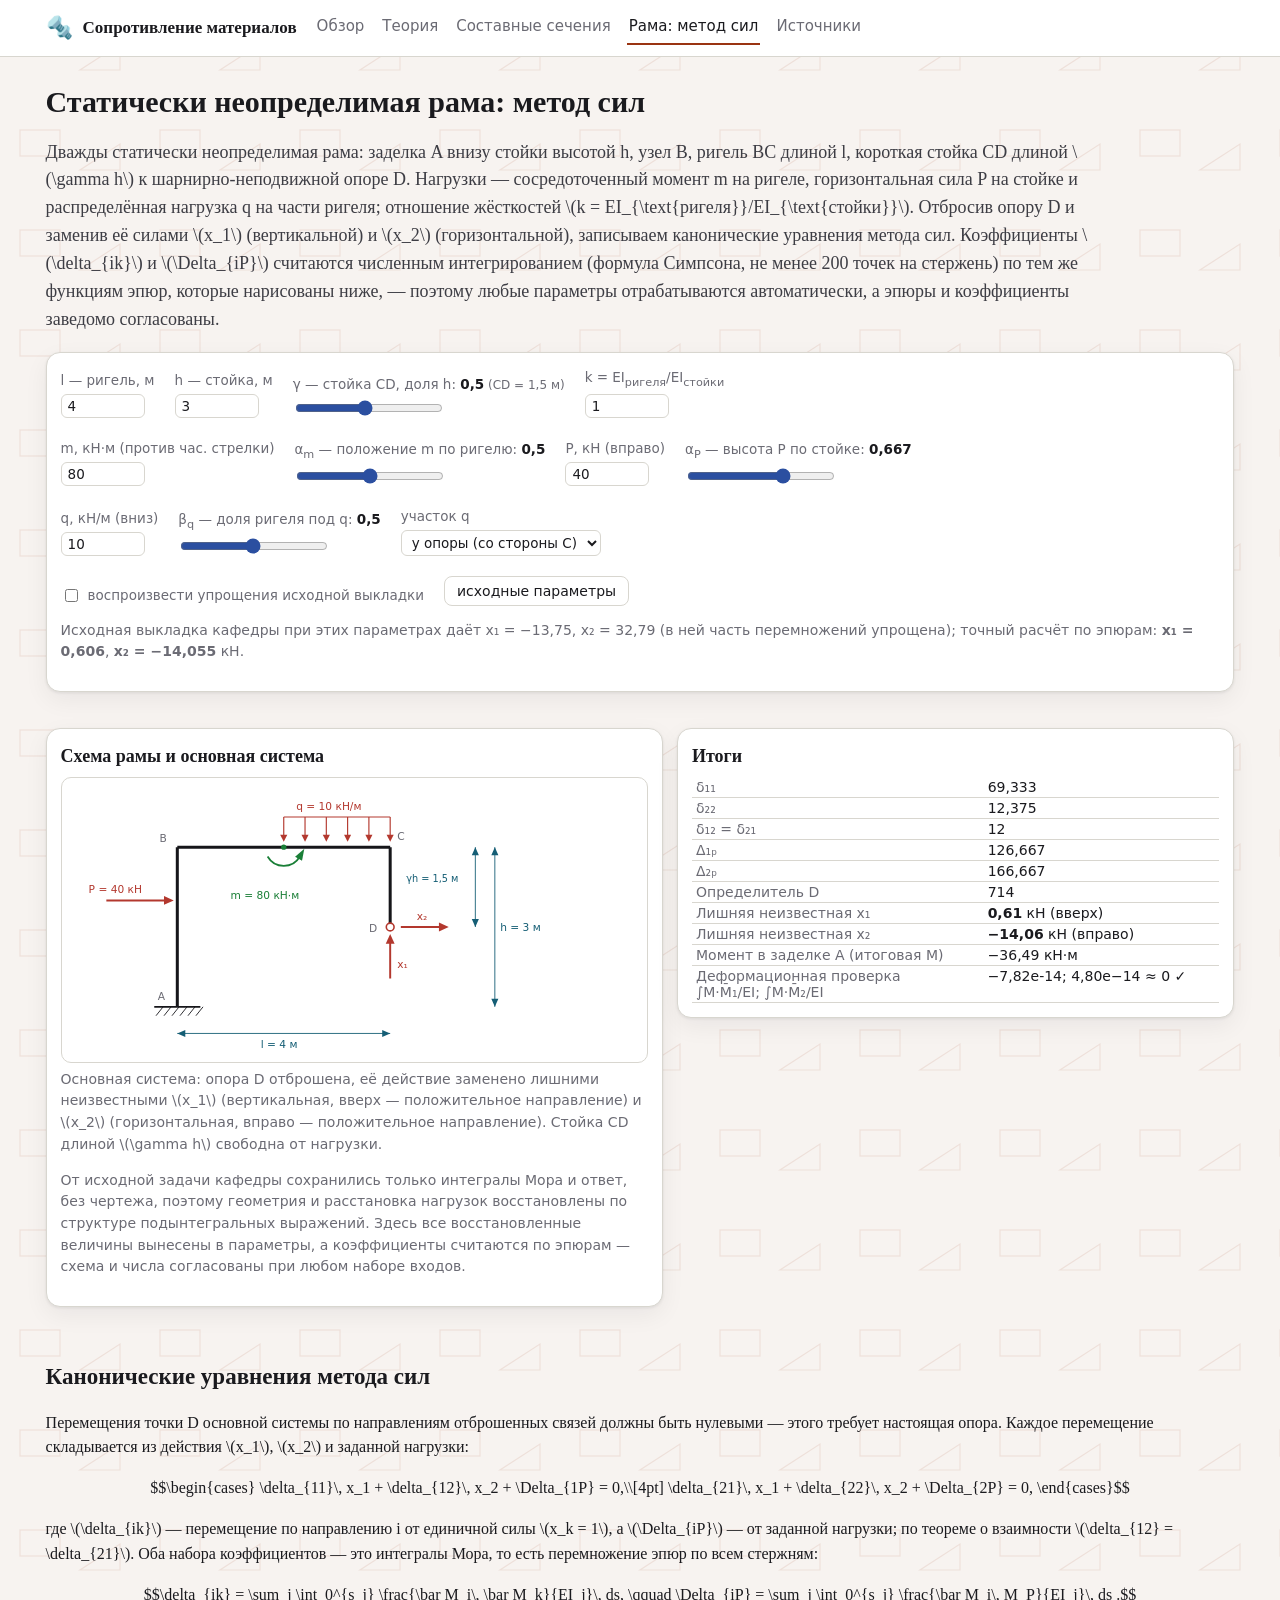
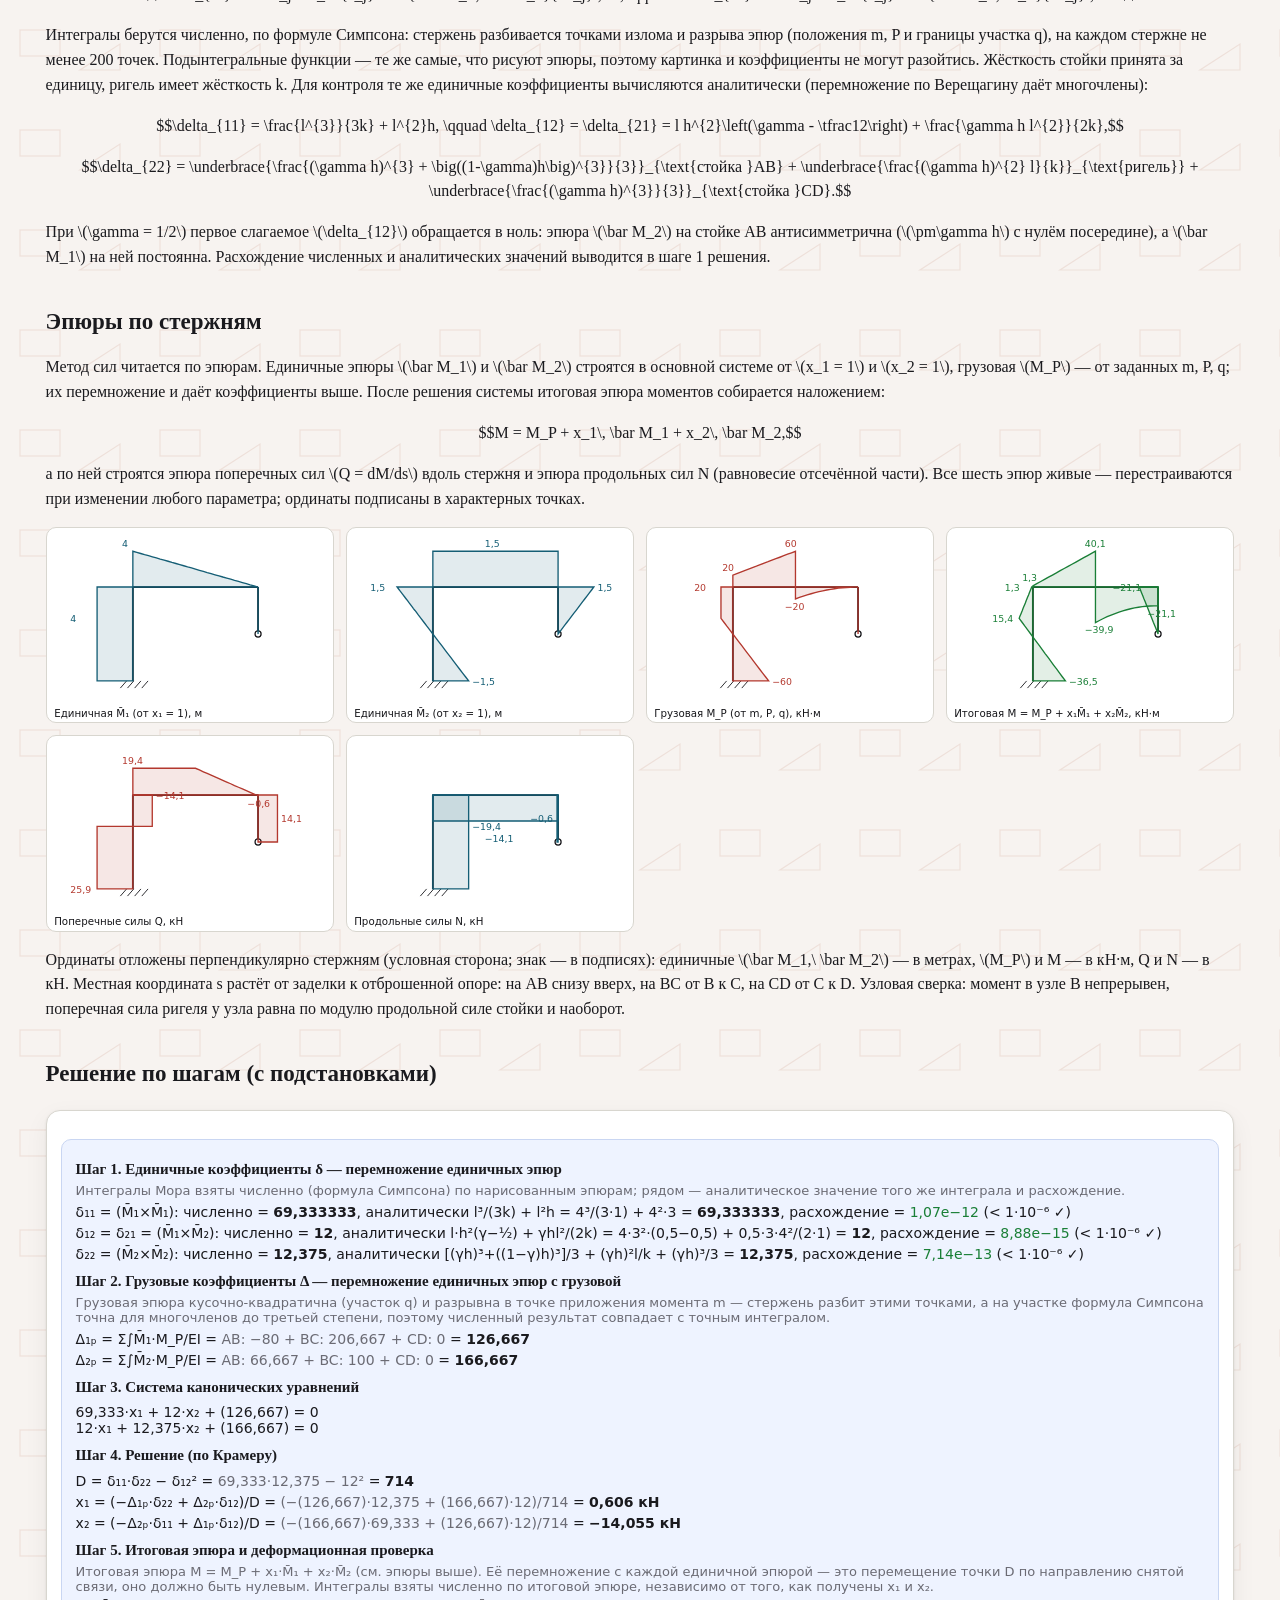
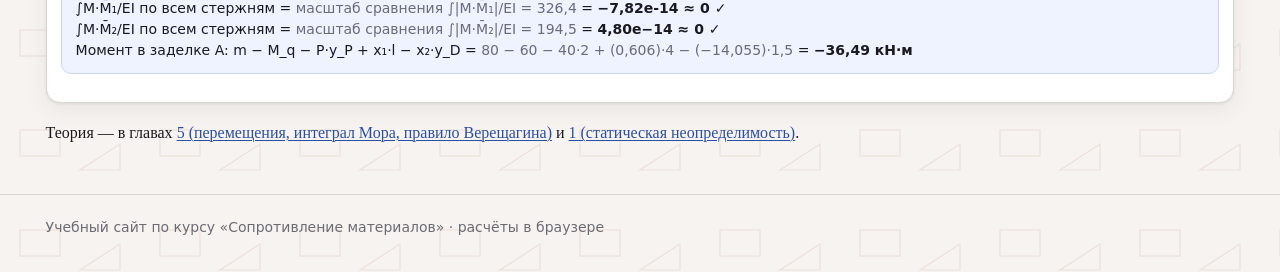
==== commit 8f40e120: "Универсальные инструменты: рама с произвольной геометрией и конструктор сечений Рама методом сил: св" ====
--- a/site/frame.html
+++ b/site/frame.html
@@ -4,55 +4,79 @@
 <meta charset="utf-8">
 <meta name="viewport" content="width=device-width, initial-scale=1">
 <title>Статически неопределимая рама: метод сил</title>
-<meta name="description" content="Живой расчёт: дважды статически неопределимая рама методом сил — основная система, единичные и грузовая эпюры, коэффициенты канонических уравнений, решение x1, x2, итоговые эпюры M, Q, N и деформационная проверка; пересчёт при изменении l, h, m, P, q.">
+<meta name="description" content="Живой расчёт рамы методом сил: произвольные размеры l, h, длина стойки-обрубка γ·h, отношение жёсткостей k, положение момента, силы и участка распределённой нагрузки; коэффициенты канонических уравнений считаются численным перемножением тех же эпюр, что нарисованы (интеграл Мора, формула Симпсона), решение x1, x2, шесть живых эпюр и деформационная проверка.">
 <link rel="icon" href="data:image/svg+xml,<svg xmlns=%22http://www.w3.org/2000/svg%22 viewBox=%220 0 100 100%22><text y=%22.9em%22 font-size=%2290%22>🔩</text></svg>">
 <link rel="stylesheet" href="assets/style.css">
+<style>
+.pgrid { display: flex; gap: 10px 20px; flex-wrap: wrap; align-items: flex-end; font-family: system-ui, sans-serif; font-size: 13.5px; }
+.pgrid .fld { display: flex; flex-direction: column; gap: 3px; color: var(--muted); }
+.pgrid .fld b { color: var(--ink); font-weight: 600; }
+.pgrid input[type=number], .pgrid select { font: 13.5px system-ui, sans-serif; padding: 3px 6px; border: 1px solid var(--line); border-radius: 6px; background: #fff; color: var(--ink); }
+.pgrid input[type=number] { width: 84px; }
+.pgrid input[type=range] { width: 148px; accent-color: var(--accent2); }
+.pgrid .sub { font-size: 12px; }
+.gsep { flex-basis: 100%; height: 0; }
+#totals td { padding: 2px 4px; border-bottom: 1px solid var(--line); vertical-align: top; }
+#totals td:first-child { color: var(--muted); }
+</style>
 </head>
 <body>
 <main class="wrap">
   <h1>Статически неопределимая рама: метод сил</h1>
-  <p class="lead">Рама с ригелем l = 4 м и стойкой h = 3 м нагружена
-  сосредоточенным моментом m = 80 кН·м (в середине ригеля), горизонтальной
-  силой P = 40 кН (на стойке) и распределённой нагрузкой q = 10 кН/м;
-  жёсткость EI принята за единицу. Система дважды статически неопределима:
-  отбросив шарнирно-неподвижную опору D и заменив её силами \(x_1\) и
-  \(x_2\), записываем канонические уравнения метода сил, считаем
-  коэффициенты перемножением эпюр (интегралы Мора по
-  <a href="t-deflection">Верещагину</a>), решаем систему и строим итоговые
-  эпюры M, Q, N. Числа по умолчанию — эталонная кафедральная выкладка; все
-  входы живые.</p>
+  <p class="lead">Дважды статически неопределимая рама: заделка A внизу стойки
+  высотой h, узел B, ригель BC длиной l, короткая стойка CD длиной \(\gamma h\)
+  к шарнирно-неподвижной опоре D. Нагрузки — сосредоточенный момент m на
+  ригеле, горизонтальная сила P на стойке и распределённая нагрузка q на части
+  ригеля; отношение жёсткостей \(k = EI_{\text{ригеля}}/EI_{\text{стойки}}\).
+  Отбросив опору D и заменив её силами \(x_1\) (вертикальной) и \(x_2\)
+  (горизонтальной), записываем канонические уравнения метода сил. Коэффициенты
+  \(\delta_{ik}\) и \(\Delta_{iP}\) считаются численным интегрированием
+  (формула Симпсона, не менее 200 точек на стержень) по тем же функциям эпюр,
+  которые нарисованы ниже, — поэтому любые параметры отрабатываются
+  автоматически, а эпюры и коэффициенты заведомо согласованы.</p>
 
   <div class="panel">
-    <div class="controls">
-      <label>l, м <input id="in-l" type="number" step="any" value="4" style="width:76px"></label>
-      <label>h, м <input id="in-h" type="number" step="any" value="3" style="width:76px"></label>
-      <label>m, кН·м <input id="in-m" type="number" step="any" value="80" style="width:76px"></label>
-      <label>P, кН <input id="in-P" type="number" step="any" value="40" style="width:76px"></label>
-      <label>q, кН/м <input id="in-q" type="number" step="any" value="10" style="width:76px"></label>
-      <button id="btn-reset" class="badge" style="cursor:pointer">эталонные данные</button>
+    <div class="pgrid">
+      <label class="fld"><span>l — ригель, м</span><input id="in-l" type="number" step="any" value="4"></label>
+      <label class="fld"><span>h — стойка, м</span><input id="in-h" type="number" step="any" value="3"></label>
+      <label class="fld"><span>γ — стойка CD, доля h: <b id="out-g">0,5</b><span class="sub"> (CD = <span id="out-gh">1,5</span> м)</span></span>
+        <input id="in-g" type="range" min="0.05" max="1" step="0.01" value="0.5"></label>
+      <label class="fld"><span>k = EI<sub>ригеля</sub>/EI<sub>стойки</sub></span><input id="in-k" type="number" step="any" min="0.05" value="1"></label>
+      <div class="gsep"></div>
+      <label class="fld"><span>m, кН·м (против час. стрелки)</span><input id="in-m" type="number" step="any" value="80"></label>
+      <label class="fld"><span>α<sub>m</sub> — положение m по ригелю: <b id="out-am">0,5</b></span>
+        <input id="in-am" type="range" min="0" max="1" step="0.01" value="0.5"></label>
+      <label class="fld"><span>P, кН (вправо)</span><input id="in-P" type="number" step="any" value="40"></label>
+      <label class="fld"><span>α<sub>P</sub> — высота P по стойке: <b id="out-aP">0,667</b></span>
+        <input id="in-aP" type="range" min="0" max="1" step="0.001" value="0.667"></label>
+      <div class="gsep"></div>
+      <label class="fld"><span>q, кН/м (вниз)</span><input id="in-q" type="number" step="any" value="10"></label>
+      <label class="fld"><span>β<sub>q</sub> — доля ригеля под q: <b id="out-bq">0,5</b></span>
+        <input id="in-bq" type="range" min="0.02" max="1" step="0.01" value="0.5"></label>
+      <label class="fld"><span>участок q</span><select id="in-side">
+        <option value="C" selected>у опоры (со стороны C)</option>
+        <option value="B">у узла B</option></select></label>
+      <div class="gsep"></div>
+      <label class="fld" style="flex-direction:row;align-items:center;gap:7px">
+        <input id="in-simplify" type="checkbox"><span>воспроизвести упрощения исходной выкладки</span></label>
+      <button id="btn-reset" class="btn">исходные параметры</button>
     </div>
+    <p class="small" id="src-line"></p>
   </div>
 
   <div class="boards">
     <div class="panel" style="flex:1 1 460px">
       <h3 style="margin-top:0">Схема рамы и основная система</h3>
       <div id="scheme"></div>
-      <p class="caption">Заделка A внизу стойки; узел B; ригель BC; короткая
-      стойка CD (полвысоты) к шарнирно-неподвижной опоре D. Опора D
-      отброшена, её действие заменено лишними неизвестными: \(x_1\) —
-      вертикальной и \(x_2\) — горизонтальной силами (красные).</p>
-      <div class="note warn" style="font-size:14px">Честное примечание:
-      в первоисточнике (выкладка Mathcad) сохранились только интегралы Мора
-      и решение, без чертежа. Геометрия и нагрузки восстановлены по
-      структуре подынтегральных выражений: участки эпюр требуют ригеля l,
-      стойки h, стойки-обрубка h/2 к снятой опоре, момента m в середине
-      ригеля, силы P на стойке на высоте 2h/3 от заделки и нагрузки q на
-      половине ригеля у опоры. Единичные эпюры и коэффициенты
-      \(\delta_{11},\ \delta_{12}\) согласуются с выкладкой точно; в
-      \(\delta_{22}\) и грузовых \(\Delta_{iP}\) сохранены эталонные
-      значения выкладки (в ней часть перемножений выполнена с
-      упрощениями — см. примечания ниже), чтобы ответ совпадал с
-      первоисточником: \(x_1 = -13{,}75\), \(x_2 = 32{,}79\).</div>
+      <p class="caption">Основная система: опора D отброшена, её действие
+      заменено лишними неизвестными \(x_1\) (вертикальная, вверх — положительное
+      направление) и \(x_2\) (горизонтальная, вправо — положительное
+      направление). Стойка CD длиной \(\gamma h\) свободна от нагрузки.</p>
+      <p class="small">От исходной задачи кафедры сохранились только интегралы
+      Мора и ответ, без чертежа, поэтому геометрия и расстановка нагрузок
+      восстановлены по структуре подынтегральных выражений. Здесь все
+      восстановленные величины вынесены в параметры, а коэффициенты считаются
+      по эпюрам — схема и числа согласованы при любом наборе входов.</p>
     </div>
     <div class="panel" style="flex:1 1 400px">
       <h3 style="margin-top:0">Итоги</h3>
@@ -71,25 +95,29 @@
   \end{cases}$$</p>
   <p>где \(\delta_{ik}\) — перемещение по направлению i от единичной силы
   \(x_k = 1\), а \(\Delta_{iP}\) — от заданной нагрузки; по теореме о
-  взаимности \(\delta_{12} = \delta_{21}\). Коэффициенты — перемножение
-  эпюр по стержням (единицы: перемещения в долях 1/EI):</p>
-  <p style="text-align:center">$$\delta_{11} = \underbrace{\dfrac{l^{3}}{3}}_{\text{ригель}}
-  + \underbrace{l^{2} h}_{\text{стойка}},\qquad
-  \delta_{22} = \underbrace{\dfrac{h^{3}}{24}}_{\text{стойка CD}}
-  + \underbrace{\dfrac{h^{2} l}{4}}_{\text{ригель}},\qquad
-  \delta_{12} = \delta_{21} = \dfrac{l^{2} h}{4},$$</p>
-  <p style="text-align:center">$$\Delta_{1P} = \dfrac{3}{8}\, m\, l^{2} + m\, l\, h
-  - \dfrac{2}{9}\, P\, h^{2} l - \dfrac{7}{32}\, q\, l^{4},$$</p>
-  <p style="text-align:center">$$\Delta_{2P} = \dfrac{m\, h^{2}}{4}
-  - \dfrac{4}{27}\, P\, h^{3} - \dfrac{7}{24}\, q\, l^{3} - \dfrac{1}{3}.$$</p>
-  <p class="small">Примечания к воспроизведению выкладки: (1) в
-  \(\delta_{22}\) треугольники эпюры \(\bar M_2\) на стойке AB взяты в
-  первоисточнике с противоположными знаками и взаимно уничтожились —
-  строгое самоперемножение добавило бы \(h^{3}/12\); (2) свободный член
-  −1/3 — слагаемое \(-\dfrac{1}{2}\cdot\dfrac{2}{3}\) исходной выкладки,
-  не зависящее от входов; (3) q-слагаемые \(\Delta_{iP}\) взяты по
-  выкладке. Всё это сохранено ради точного соответствия эталонному ответу
-  \(x_1 = -13{,}75\), \(x_2 = 32{,}79\).</p>
+  взаимности \(\delta_{12} = \delta_{21}\). Оба набора коэффициентов — это
+  интегралы Мора, то есть перемножение эпюр по всем стержням:</p>
+  <p style="text-align:center">$$\delta_{ik} = \sum_j \int_0^{s_j}
+  \frac{\bar M_i\, \bar M_k}{EI_j}\, ds, \qquad
+  \Delta_{iP} = \sum_j \int_0^{s_j} \frac{\bar M_i\, M_P}{EI_j}\, ds .$$</p>
+  <p>Интегралы берутся численно, по формуле Симпсона: стержень разбивается
+  точками излома и разрыва эпюр (положения m, P и границы участка q), на
+  каждом стержне не менее 200 точек. Подынтегральные функции — те же самые,
+  что рисуют эпюры, поэтому картинка и коэффициенты не могут разойтись.
+  Жёсткость стойки принята за единицу, ригель имеет жёсткость k. Для контроля
+  те же единичные коэффициенты вычисляются аналитически (перемножение по
+  Верещагину даёт многочлены):</p>
+  <p style="text-align:center">$$\delta_{11} = \frac{l^{3}}{3k} + l^{2}h, \qquad
+  \delta_{12} = \delta_{21} = l h^{2}\left(\gamma - \tfrac12\right)
+  + \frac{\gamma h l^{2}}{2k},$$</p>
+  <p style="text-align:center">$$\delta_{22} =
+  \underbrace{\frac{(\gamma h)^{3} + \big((1-\gamma)h\big)^{3}}{3}}_{\text{стойка }AB}
+  + \underbrace{\frac{(\gamma h)^{2} l}{k}}_{\text{ригель}}
+  + \underbrace{\frac{(\gamma h)^{3}}{3}}_{\text{стойка }CD}.$$</p>
+  <p>При \(\gamma = 1/2\) первое слагаемое \(\delta_{12}\) обращается в ноль:
+  эпюра \(\bar M_2\) на стойке AB антисимметрична (\(\pm\gamma h\) с нулём
+  посередине), а \(\bar M_1\) на ней постоянна. Расхождение численных и
+  аналитических значений выводится в шаге 1 решения.</p>
 
   <h2>Эпюры по стержням</h2>
   <p>Метод сил читается по эпюрам. Единичные эпюры \(\bar M_1\) и
@@ -98,16 +126,17 @@
   коэффициенты выше. После решения системы итоговая эпюра моментов
   собирается наложением:</p>
   <p style="text-align:center">$$M = M_P + x_1\, \bar M_1 + x_2\, \bar M_2,$$</p>
-  <p>а по ней строятся эпюра поперечных сил Q (производная M вдоль
-  стержня) и эпюра продольных сил N (равновесие узлов). Все шесть эпюр
-  живые — пересчитываются при изменении входов; ординаты подписаны в
-  характерных точках.</p>
+  <p>а по ней строятся эпюра поперечных сил \(Q = dM/ds\) вдоль стержня и
+  эпюра продольных сил N (равновесие отсечённой части). Все шесть эпюр
+  живые — перестраиваются при изменении любого параметра; ординаты подписаны
+  в характерных точках.</p>
   <div id="epures" style="display:grid;grid-template-columns:repeat(auto-fill,minmax(250px,1fr));gap:12px"></div>
   <p class="caption">Ординаты отложены перпендикулярно стержням (условная
   сторона; знак — в подписях): единичные \(\bar M_1,\ \bar M_2\) — в
-  метрах, \(M_P\) и M — в кН·м, Q и N — в кН. Узловая сверка: момент в
-  узле B непрерывен, поперечная сила ригеля у узла равна продольной силе
-  стойки и наоборот.</p>
+  метрах, \(M_P\) и M — в кН·м, Q и N — в кН. Местная координата s растёт от
+  заделки к отброшенной опоре: на AB снизу вверх, на BC от B к C, на CD от C
+  к D. Узловая сверка: момент в узле B непрерывен, поперечная сила ригеля у
+  узла равна по модулю продольной силе стойки и наоборот.</p>
 
   <h2>Решение по шагам (с подстановками)</h2>
   <div class="panel"><div id="steps" class="note tip"></div></div>
@@ -119,233 +148,378 @@
 <script src="assets/site.js" data-root="./" data-page="frame"></script>
 <script>
 'use strict';
-const fmt = (v, n = 2) => (+v).toLocaleString('ru-RU', { maximumFractionDigits: n, minimumFractionDigits: 0 });
-const DEF = { l: 4, h: 3, m: 80, P: 40, q: 10 };
-const ids = ['l', 'h', 'm', 'P', 'q'];
-const val = k => +document.getElementById('in-' + k).value || 0;
-
+const fmt = (v, n = 2) => Number.isFinite(+v)
+  ? (+v === 0 ? 0 : +v).toLocaleString('ru-RU', { maximumFractionDigits: n, minimumFractionDigits: 0 })
+    .replace('-', '−') : '—';
+const sci = v => !Number.isFinite(+v) ? '—'
+  : (Math.abs(v) < 1e-4 && v !== 0 ? (+v).toExponential(2).replace('.', ',').replace('-', '−') : fmt(v, 6));
+
+const DEF = { l: 4, h: 3, g: 0.5, k: 1, m: 80, am: 0.5, P: 40, aP: 2 / 3, q: 10, bq: 0.5, side: 'C', simplify: false };
+const NUMS = ['l', 'h', 'k', 'm', 'P', 'q'];
+const RNGS = ['g', 'am', 'aP', 'bq'];
+let st = Object.assign({}, DEF);
+
+/* ================= модель: эпюры, интегралы Мора, решение ================= */
+function simpson(f, x0, x1, n) {
+  if (!(x1 > x0)) return 0;
+  const d = (x1 - x0) * 1e-11;
+  const g = x => f(Math.min(Math.max(x, x0 + d), x1 - d));
+  const hh = (x1 - x0) / n;
+  let s = g(x0) + g(x1);
+  for (let i = 1; i < n; i++) s += (i % 2 ? 4 : 2) * g(x0 + i * hh);
+  return s * hh / 3;
+}
+/* узлы разбиения стержня: концы + точки излома и разрыва эпюр */
+function nodesOf(M) {
+  const p = [0, ...M.brk.filter(v => v > 1e-9 && v < M.L - 1e-9).sort((a, b) => a - b), M.L];
+  return p.filter((v, i) => i === 0 || v - p[i - 1] > 1e-9);
+}
+/* численное интегрирование по стержню: Симпсон на каждом участке, ≥ nPer точек */
+function intOver(M, f, nPer = 200) {
+  const p = nodesOf(M), nSeg = p.length - 1;
+  if (nSeg < 1 || !(M.L > 0)) return 0;
+  const n = 2 * Math.ceil(Math.max(nPer / nSeg, 2) / 2);
+  let s = 0;
+  for (let i = 0; i < nSeg; i++) s += simpson(f, p[i], p[i + 1], n);
+  return s;
+}
+function mohr(mems, fa, fb) {
+  return mems.reduce((acc, M) => acc + intOver(M, x => fa(M)(x) * fb(M)(x)) / M.EI, 0);
+}
+
+function buildModel(s) {
+  const l = +s.l || 0, h = +s.h || 0, g = +s.g, k = +s.k || 1;
+  const m = +s.m || 0, P = +s.P || 0, q = +s.q || 0;
+  const yD = h * (1 - g), Lcd = g * h;
+  const xm = s.am * l, yP = s.aP * h, Lq = s.bq * l;
+  const qa = s.side === 'B' ? 0 : l - Lq, qb = s.side === 'B' ? Lq : l;
+  const qmom = q * (qb * qb - qa * qa) / 2;      // момент нагрузки q относительно оси стойки
+  const qterm = x => x >= qb ? 0 : q * ((qb - x) ** 2 - Math.max(0, qa - x) ** 2) / 2;
+
+  /* эпюры как функции местной координаты (AB: от A вверх; BC: от B к C; CD: от C к D) */
+  const f1 = { AB: () => l, BC: x => l - x, CD: () => 0 };
+  const f2 = { AB: y => y - yD, BC: () => g * h, CD: t => g * h - t };
+  const fp = {
+    AB: y => m - qmom - (y < yP ? P * (yP - y) : 0),
+    BC: x => (x < xm ? m : 0) - qterm(x),
+    CD: () => 0,
+  };
+  const mems = [
+    { id: 'AB', L: h, EI: 1, brk: [yP], f1: f1.AB, f2: f2.AB, fp: fp.AB },
+    { id: 'BC', L: l, EI: k, brk: [xm, qa, qb], f1: f1.BC, f2: f2.BC, fp: fp.BC },
+    { id: 'CD', L: Lcd, EI: 1, brk: [], f1: f1.CD, f2: f2.CD, fp: fp.CD },
+  ];
+  /* коэффициенты — численно, по тем же функциям эпюр */
+  const num = {
+    d11: mohr(mems, M => M.f1, M => M.f1),
+    d12: mohr(mems, M => M.f1, M => M.f2),
+    d22: mohr(mems, M => M.f2, M => M.f2),
+    D1p: mohr(mems, M => M.f1, M => M.fp),
+    D2p: mohr(mems, M => M.f2, M => M.fp),
+  };
+  /* аналитический контроль единичных коэффициентов */
+  const an = {
+    d11: l ** 3 / (3 * k) + l * l * h,
+    d12: l * h * h * (g - 0.5) + g * h * l * l / (2 * k),
+    d22: ((g * h) ** 3 + ((1 - g) * h) ** 3) / 3 + (g * h) ** 2 * l / k + (g * h) ** 3 / 3,
+  };
+  /* упрощения исходной выкладки (её формулы, не зависящие от γ, k и положений нагрузок) */
+  const src = {
+    d11: l ** 3 / 3 + l * l * h,
+    d12: l * l * h / 4,
+    d22: h ** 3 / 24 + h * h * l / 4,
+    D1p: 3 / 8 * m * l * l + m * l * h - 2 / 9 * P * h * h * l - 7 / 32 * q * l ** 4,
+    D2p: m * h * h / 4 - 4 / 27 * P * h ** 3 - 7 / 24 * q * l ** 3 - 1 / 3,
+  };
+  const C = s.simplify ? src : num;
+  const det = C.d11 * C.d22 - C.d12 * C.d12;
+  const ok = isFinite(det) && Math.abs(det) > 1e-9 && l > 0 && h > 0 && k > 0;
+  const x1 = ok ? (-C.D1p * C.d22 + C.D2p * C.d12) / det : NaN;
+  const x2 = ok ? (-C.D2p * C.d11 + C.D1p * C.d12) / det : NaN;
+
+  /* итоговая эпюра и силовые факторы */
+  const ft = {
+    AB: y => fp.AB(y) + x1 * f1.AB(y) + x2 * f2.AB(y),
+    BC: x => fp.BC(x) + x1 * f1.BC(x) + x2 * f2.BC(x),
+    CD: t => x2 * f2.CD(t),
+  };
+  mems.forEach(M => { M.ft = ft[M.id]; });
+  const fq = {                                   // Q = dM/ds
+    AB: y => P * (y < yP ? 1 : 0) + x2,
+    BC: x => (x < qa ? q * (qb - qa) : x < qb ? q * (qb - x) : 0) - x1,
+    CD: () => -x2,
+  };
+  const fn = { AB: () => x1 - q * Lq, BC: () => x2, CD: () => -x1 };
+  /* деформационная проверка: перемножение итоговой эпюры с единичными */
+  const chk1 = ok ? mohr(mems, M => M.ft, M => M.f1) : NaN;
+  const chk2 = ok ? mohr(mems, M => M.ft, M => M.f2) : NaN;
+  const sc1 = ok ? mohr(mems, M => (x => Math.abs(M.ft(x))), M => (x => Math.abs(M.f1(x)))) : NaN;
+  const sc2 = ok ? mohr(mems, M => (x => Math.abs(M.ft(x))), M => (x => Math.abs(M.f2(x)))) : NaN;
+  const MA = ok ? ft.AB(0) : NaN;
+  return { l, h, g, k, m, P, q, yD, Lcd, xm, yP, Lq, qa, qb, qmom, mems,
+    num, an, src, C, det, ok, x1, x2, chk1, chk2, sc1, sc2, MA,
+    f1, f2, fp, ft, fq, fn, simplify: !!s.simplify };
+}
+
+/* ================= управление ================= */
+function syncOuts() {
+  document.getElementById('out-g').textContent = fmt(st.g, 3);
+  document.getElementById('out-gh').textContent = fmt(st.g * st.h, 3);
+  document.getElementById('out-am').textContent = fmt(st.am, 3);
+  document.getElementById('out-aP').textContent = fmt(st.aP, 3);
+  document.getElementById('out-bq').textContent = fmt(st.bq, 3);
+}
+function syncInputs() {
+  NUMS.concat(RNGS).forEach(k => { document.getElementById('in-' + k).value = st[k]; });
+  document.getElementById('in-side').value = st.side;
+  document.getElementById('in-simplify').checked = !!st.simplify;
+  syncOuts();
+}
+const isDefault = () => NUMS.concat(RNGS).every(k => Math.abs(st[k] - DEF[k]) < 1e-9) && st.side === DEF.side;
+
+/* ================= вывод ================= */
 function recompute() {
-  const l = val('l'), h = val('h'), m = val('m'), P = val('P'), q = val('q');
-  const d11 = l ** 3 / 3 + l * l * h;
-  const d22 = h ** 3 / 24 + h * h * l / 4;
-  const d12 = l * l * h / 4;
-  const D1p = 3 / 8 * m * l * l + m * l * h - 2 / 9 * P * h * h * l - 7 / 32 * q * l ** 4;
-  const D2p = m * h * h / 4 - 4 / 27 * P * h ** 3 - 7 / 24 * q * l ** 3 - 1 / 3;
-  const det = d11 * d22 - d12 * d12;
-  const ok = Math.abs(det) > 1e-9;
-  const x1 = ok ? (-D1p * d22 + D2p * d12) / det : NaN;
-  const x2 = ok ? (-D2p * d11 + D1p * d12) / det : NaN;
-  const r1 = d11 * x1 + d12 * x2 + D1p;
-  const r2 = d12 * x1 + d22 * x2 + D2p;
-  const MA = m - 3 / 8 * q * l * l - 2 / 3 * P * h + x1 * l - x2 * h / 2; // момент в заделке A (итоговая эпюра)
+  syncOuts();
+  const M = buildModel(st);
+  const ok = M.ok;
+  const e = (v, n = 2) => ok ? fmt(v, n) : '—';
+  const chkOk = ok && Math.abs(M.chk1) < 1e-6 * Math.max(1, M.sc1) && Math.abs(M.chk2) < 1e-6 * Math.max(1, M.sc2);
 
   document.getElementById('totals').innerHTML = `
-    <tr><td>δ₁₁</td><td>${fmt(d11, 3)}</td></tr>
-    <tr><td>δ₂₂</td><td>${fmt(d22, 3)}</td></tr>
-    <tr><td>δ₁₂ = δ₂₁</td><td>${fmt(d12, 3)}</td></tr>
-    <tr><td>Δ₁ₚ</td><td>${fmt(D1p, 3)}</td></tr>
-    <tr><td>Δ₂ₚ</td><td>${fmt(D2p, 3)}</td></tr>
-    <tr><td>Определитель D</td><td>${fmt(det, 3)}</td></tr>
-    <tr><td>Лишняя неизвестная x₁</td><td><b>${ok ? fmt(x1, 2) : '—'}</b> кН</td></tr>
-    <tr><td>Лишняя неизвестная x₂</td><td><b>${ok ? fmt(x2, 2) : '—'}</b> кН</td></tr>
-    <tr><td>Момент в заделке A (итоговая M)</td><td>${ok ? fmt(MA, 2) : '—'} кН·м</td></tr>
-    <tr><td>Деформационная проверка</td><td>${ok ? fmt(r1, 6) + '; ' + fmt(r2, 6) + ' ≈ 0 ✓' : 'система вырождена'}</td></tr>`;
-
-  const st = [];
-  const line = (f, sub, res) => st.push(`<div style="margin:5px 0;font:14px system-ui">${f} = <span style="color:#6b6b74">${sub}</span> = <b>${res}</b></div>`);
-  st.push('<h4 style="margin:8px 0 2px">Шаг 1. Единичные коэффициенты δ — перемножение единичных эпюр</h4>');
-  line('δ₁₁ = (M̄₁×M̄₁): ригель l³/3 + стойка l²·h', `${fmt(l)}³/3 + ${fmt(l)}²·${fmt(h)}`, fmt(d11, 3));
-  line('δ₂₂ = (M̄₂×M̄₂): стойка CD h³/24 + ригель h²·l/4', `${fmt(h)}³/24 + ${fmt(h)}²·${fmt(l)}/4`, fmt(d22, 3));
-  line('δ₁₂ = δ₂₁ = (M̄₁×M̄₂): ригель ½·l·l·(h/2)', `½·${fmt(l)}·${fmt(l)}·${fmt(h / 2)}`, fmt(d12, 3));
-  st.push('<p style="margin:2px 0 6px;font:13px system-ui;color:#6b6b74">На стойке AB перемножение M̄₁×M̄₂ даёт ноль: эпюра M̄₂ там антисимметрична (±h/2 с нулём посередине), а M̄₁ постоянна.</p>');
-  st.push('<h4 style="margin:8px 0 2px">Шаг 2. Грузовые коэффициенты Δ — перемножение единичных эпюр с грузовой</h4>');
-  line('Δ₁ₚ = (M_P×M̄₁) = 3/8·m·l² + m·l·h − 2/9·P·h²·l − 7/32·q·l⁴',
-    `3/8·${fmt(m)}·${fmt(l)}² + ${fmt(m)}·${fmt(l)}·${fmt(h)} − 2/9·${fmt(P)}·${fmt(h)}²·${fmt(l)} − 7/32·${fmt(q)}·${fmt(l)}⁴`,
-    fmt(D1p, 3));
-  line('Δ₂ₚ = (M_P×M̄₂) = m·h²/4 − 4/27·P·h³ − 7/24·q·l³ − 1/3',
-    `${fmt(m)}·${fmt(h)}²/4 − 4/27·${fmt(P)}·${fmt(h)}³ − 7/24·${fmt(q)}·${fmt(l)}³ − 1/3`,
-    fmt(D2p, 3));
-  st.push('<h4 style="margin:8px 0 2px">Шаг 3. Система канонических уравнений</h4>');
-  st.push(`<div style="margin:5px 0;font:14px system-ui">${fmt(d11, 3)}·x₁ + ${fmt(d12, 3)}·x₂ + (${fmt(D1p, 3)}) = 0<br>${fmt(d12, 3)}·x₁ + ${fmt(d22, 3)}·x₂ + (${fmt(D2p, 3)}) = 0</div>`);
-  st.push('<h4 style="margin:8px 0 2px">Шаг 4. Решение (по Крамеру)</h4>');
-  line('D = δ₁₁·δ₂₂ − δ₁₂²', `${fmt(d11, 3)}·${fmt(d22, 3)} − ${fmt(d12, 3)}²`, fmt(det, 3));
+    <tr><td>δ₁₁</td><td>${fmt(M.C.d11, 3)}</td></tr>
+    <tr><td>δ₂₂</td><td>${fmt(M.C.d22, 3)}</td></tr>
+    <tr><td>δ₁₂ = δ₂₁</td><td>${fmt(M.C.d12, 3)}</td></tr>
+    <tr><td>Δ₁ₚ</td><td>${fmt(M.C.D1p, 3)}</td></tr>
+    <tr><td>Δ₂ₚ</td><td>${fmt(M.C.D2p, 3)}</td></tr>
+    <tr><td>Определитель D</td><td>${fmt(M.det, 3)}</td></tr>
+    <tr><td>Лишняя неизвестная x₁</td><td><b>${e(M.x1)}</b> кН (вверх)</td></tr>
+    <tr><td>Лишняя неизвестная x₂</td><td><b>${e(M.x2)}</b> кН (вправо)</td></tr>
+    <tr><td>Момент в заделке A (итоговая M)</td><td>${e(M.MA)} кН·м</td></tr>
+    <tr><td>Деформационная проверка<br><span class="small">∫M·M̄₁/EI; ∫M·M̄₂/EI</span></td>
+      <td>${ok ? sci(M.chk1) + '; ' + sci(M.chk2) + (chkOk ? ' ≈ 0 ✓' : ' — не ноль ⚠') : '—'}</td></tr>`;
+
+  /* компактная строка сверки */
+  const ex = buildModel(Object.assign({}, st, { simplify: false }));
+  document.getElementById('src-line').innerHTML = (isDefault()
+    ? 'Исходная выкладка кафедры при этих параметрах даёт x₁ = −13,75, x₂ = 32,79 (в ней часть перемножений упрощена); '
+    : 'Исходная выкладка кафедры считала единственный вариант (l = 4 м, h = 3 м, γ = 0,5, k = 1, m = 80 посередине ригеля, P = 40 на высоте 2h/3, q = 10 на половине ригеля у опоры) и давала x₁ = −13,75, x₂ = 32,79; ')
+    + `точный расчёт по эпюрам${isDefault() ? '' : ' при текущих параметрах'}: <b>x₁ = ${fmt(ex.x1, 3)}</b>, <b>x₂ = ${fmt(ex.x2, 3)}</b> кН.`
+    + (st.simplify ? ' <b>Тумблер упрощений включён</b> — коэффициенты берутся по формулам выкладки (они не зависят от γ, k, α и β).' : '');
+
+  const out = [];
+  const line = (f, sub, res) => out.push(`<div style="margin:5px 0;font:14px system-ui">${f} = <span style="color:#6b6b74">${sub}</span> = <b>${res}</b></div>`);
+  const note = t => out.push(`<p style="margin:2px 0 6px;font:13px system-ui;color:#6b6b74">${t}</p>`);
+
+  out.push('<h4 style="margin:8px 0 2px">Шаг 1. Единичные коэффициенты δ — перемножение единичных эпюр</h4>');
+  note('Интегралы Мора взяты численно (формула Симпсона) по нарисованным эпюрам; рядом — аналитическое значение того же интеграла и расхождение.');
+  const cmp = (name, nv, av, sub) => {
+    const d = Math.abs(nv - av);
+    out.push(`<div style="margin:5px 0;font:14px system-ui">${name}: численно = <b>${fmt(nv, 6)}</b>, аналитически ${sub} = <b>${fmt(av, 6)}</b>,
+      расхождение = <span style="color:${d < 1e-6 ? '#1a7f37' : '#b3382e'}">${sci(d)}</span>${d < 1e-6 ? ' (&lt; 1·10⁻⁶ ✓)' : ''}</div>`);
+  };
+  cmp('δ₁₁ = (M̄₁×M̄₁)', M.num.d11, M.an.d11,
+    `l³/(3k) + l²h = ${fmt(M.l)}³/(3·${fmt(M.k)}) + ${fmt(M.l)}²·${fmt(M.h)}`);
+  cmp('δ₁₂ = δ₂₁ = (M̄₁×M̄₂)', M.num.d12, M.an.d12,
+    `l·h²(γ−½) + γhl²/(2k) = ${fmt(M.l)}·${fmt(M.h)}²·(${fmt(M.g, 3)}−0,5) + ${fmt(M.g, 3)}·${fmt(M.h)}·${fmt(M.l)}²/(2·${fmt(M.k)})`);
+  cmp('δ₂₂ = (M̄₂×M̄₂)', M.num.d22, M.an.d22, '[(γh)³+((1−γ)h)³]/3 + (γh)²l/k + (γh)³/3');
+
+  out.push('<h4 style="margin:8px 0 2px">Шаг 2. Грузовые коэффициенты Δ — перемножение единичных эпюр с грузовой</h4>');
+  note('Грузовая эпюра кусочно-квадратична (участок q) и разрывна в точке приложения момента m — стержень разбит этими точками, а на участке формула Симпсона точна для многочленов до третьей степени, поэтому численный результат совпадает с точным интегралом.');
+  const per = (fa, fb) => M.mems.map(mm => intOver(mm, x => fa(mm)(x) * fb(mm)(x)) / mm.EI);
+  const p1 = per(mm => mm.f1, mm => mm.fp), p2 = per(mm => mm.f2, mm => mm.fp);
+  line('Δ₁ₚ = Σ∫M̄₁·M_P/EI', `AB: ${fmt(p1[0], 3)} + BC: ${fmt(p1[1], 3)} + CD: ${fmt(p1[2], 3)}`, fmt(M.num.D1p, 3));
+  line('Δ₂ₚ = Σ∫M̄₂·M_P/EI', `AB: ${fmt(p2[0], 3)} + BC: ${fmt(p2[1], 3)} + CD: ${fmt(p2[2], 3)}`, fmt(M.num.D2p, 3));
+  if (M.simplify) {
+    note('Тумблер упрощений включён — дальше в ход идут коэффициенты исходной выкладки:');
+    line('δ₁₁; δ₂₂; δ₁₂ (выкладка)', 'l³/3 + l²h; h³/24 + h²l/4; l²h/4',
+      `${fmt(M.src.d11, 3)}; ${fmt(M.src.d22, 3)}; ${fmt(M.src.d12, 3)}`);
+    line('Δ₁ₚ (выкладка)', `3/8·${fmt(M.m)}·${fmt(M.l)}² + ${fmt(M.m)}·${fmt(M.l)}·${fmt(M.h)} − 2/9·${fmt(M.P)}·${fmt(M.h)}²·${fmt(M.l)} − 7/32·${fmt(M.q)}·${fmt(M.l)}⁴`, fmt(M.src.D1p, 3));
+    line('Δ₂ₚ (выкладка)', `${fmt(M.m)}·${fmt(M.h)}²/4 − 4/27·${fmt(M.P)}·${fmt(M.h)}³ − 7/24·${fmt(M.q)}·${fmt(M.l)}³ − 1/3`, fmt(M.src.D2p, 3));
+    note('Чем они отличаются от точных: в δ₂₂ треугольники эпюры M̄₂ на стойке AB взаимно уничтожены (потеряно слагаемое [(γh)³+((1−γ)h)³]/3), q-слагаемые Δ взяты приближённо, а свободный член −1/3 в Δ₂ₚ вообще не зависит от входных данных. Именно эти упрощения и дают ответ x₁ = −13,75, x₂ = 32,79.');
+  }
+
+  out.push('<h4 style="margin:8px 0 2px">Шаг 3. Система канонических уравнений</h4>');
+  out.push(`<div style="margin:5px 0;font:14px system-ui">${fmt(M.C.d11, 3)}·x₁ + ${fmt(M.C.d12, 3)}·x₂ + (${fmt(M.C.D1p, 3)}) = 0<br>${fmt(M.C.d12, 3)}·x₁ + ${fmt(M.C.d22, 3)}·x₂ + (${fmt(M.C.D2p, 3)}) = 0</div>`);
+  out.push('<h4 style="margin:8px 0 2px">Шаг 4. Решение (по Крамеру)</h4>');
+  line('D = δ₁₁·δ₂₂ − δ₁₂²', `${fmt(M.C.d11, 3)}·${fmt(M.C.d22, 3)} − ${fmt(M.C.d12, 3)}²`, fmt(M.det, 3));
   if (ok) {
     line('x₁ = (−Δ₁ₚ·δ₂₂ + Δ₂ₚ·δ₁₂)/D',
-      `(−(${fmt(D1p, 3)})·${fmt(d22, 3)} + (${fmt(D2p, 3)})·${fmt(d12, 3)})/${fmt(det, 3)}`,
-      fmt(x1, 2) + ' кН');
+      `(−(${fmt(M.C.D1p, 3)})·${fmt(M.C.d22, 3)} + (${fmt(M.C.D2p, 3)})·${fmt(M.C.d12, 3)})/${fmt(M.det, 3)}`, fmt(M.x1, 3) + ' кН');
     line('x₂ = (−Δ₂ₚ·δ₁₁ + Δ₁ₚ·δ₁₂)/D',
-      `(−(${fmt(D2p, 3)})·${fmt(d11, 3)} + (${fmt(D1p, 3)})·${fmt(d12, 3)})/${fmt(det, 3)}`,
-      fmt(x2, 2) + ' кН');
-    st.push('<h4 style="margin:8px 0 2px">Шаг 5. Итоговая эпюра и деформационная проверка</h4>');
-    st.push('<p style="margin:2px 0 6px;font:13px system-ui;color:#6b6b74">Итоговая эпюра M = M_P + x₁·M̄₁ + x₂·M̄₂ (см. эпюры выше). Перемножение итоговой M с каждой единичной эпюрой по линейности равно левой части соответствующего канонического уравнения — и должно дать ноль: перемещений по направлениям отброшенных связей нет.</p>');
-    line('(M×M̄₁)/EI = δ₁₁·x₁ + δ₁₂·x₂ + Δ₁ₚ',
-      `${fmt(d11, 3)}·(${fmt(x1, 4)}) + ${fmt(d12, 3)}·(${fmt(x2, 4)}) + (${fmt(D1p, 3)})`, fmt(r1, 6) + ' ≈ 0 ✓');
-    line('(M×M̄₂)/EI = δ₂₁·x₁ + δ₂₂·x₂ + Δ₂ₚ',
-      `${fmt(d12, 3)}·(${fmt(x1, 4)}) + ${fmt(d22, 3)}·(${fmt(x2, 4)}) + (${fmt(D2p, 3)})`, fmt(r2, 6) + ' ≈ 0 ✓');
+      `(−(${fmt(M.C.D2p, 3)})·${fmt(M.C.d11, 3)} + (${fmt(M.C.D1p, 3)})·${fmt(M.C.d12, 3)})/${fmt(M.det, 3)}`, fmt(M.x2, 3) + ' кН');
+    out.push('<h4 style="margin:8px 0 2px">Шаг 5. Итоговая эпюра и деформационная проверка</h4>');
+    note('Итоговая эпюра M = M_P + x₁·M̄₁ + x₂·M̄₂ (см. эпюры выше). Её перемножение с каждой единичной эпюрой — это перемещение точки D по направлению снятой связи, оно должно быть нулевым. Интегралы взяты численно по итоговой эпюре, независимо от того, как получены x₁ и x₂.');
+    line('∫M·M̄₁/EI по всем стержням', `масштаб сравнения ∫|M·M̄₁|/EI = ${fmt(M.sc1, 1)}`,
+      sci(M.chk1) + (Math.abs(M.chk1) < 1e-6 * Math.max(1, M.sc1) ? ' ≈ 0 ✓' : ' — не ноль ⚠'));
+    line('∫M·M̄₂/EI по всем стержням', `масштаб сравнения ∫|M·M̄₂|/EI = ${fmt(M.sc2, 1)}`,
+      sci(M.chk2) + (Math.abs(M.chk2) < 1e-6 * Math.max(1, M.sc2) ? ' ≈ 0 ✓' : ' — не ноль ⚠'));
+    if (M.simplify) note('При включённых упрощениях проверка не обнуляется: коэффициенты выкладки не соответствуют её же эпюрам — это и есть цена упрощений.');
+    line('Момент в заделке A: m − M_q − P·y_P + x₁·l − x₂·y_D',
+      `${fmt(M.m)} − ${fmt(M.qmom, 2)} − ${fmt(M.P)}·${fmt(M.yP, 3)} + (${fmt(M.x1, 3)})·${fmt(M.l)} − (${fmt(M.x2, 3)})·${fmt(M.yD, 3)}`,
+      fmt(M.MA, 2) + ' кН·м');
   } else {
-    st.push('<div style="margin:5px 0;font:14px system-ui;color:#b3382e">Определитель равен нулю — при таких размерах система вырождена, задайте ненулевые l и h.</div>');
-  }
-  document.getElementById('steps').innerHTML = st.join('');
-  drawScheme(l, h, m, P, q);
-  drawEpures(l, h, m, P, q, x1, x2, ok);
-}
-
-/* ---------- схема ---------- */
-function drawScheme(l, h, m, P, q) {
-  const L = Math.max(l, 0.5), H = Math.max(h, 0.5);
-  const k = Math.min(380 / L, 190 / H);
-  const x0 = 120, yB = 70;
-  const xC = x0 + L * k, yA = yB + H * k, yD = yB + H / 2 * k, yP = yA - 2 / 3 * H * k;
+    out.push('<div style="margin:5px 0;font:14px system-ui;color:#b3382e">Система вырождена или размеры нулевые — задайте ненулевые l, h и k &gt; 0.</div>');
+  }
+  document.getElementById('steps').innerHTML = out.join('');
+
+  drawScheme(M);
+  drawEpures(M);
+}
+
+/* ================= схема ================= */
+function drawScheme(M) {
+  const L = Math.max(M.l, 0.5), H = Math.max(M.h, 0.5);
+  const kk = Math.min(360 / L, 180 / H);
+  const x0 = 130, yB = 78;
+  const xC = x0 + L * kk, yA = yB + H * kk, yD = yB + M.g * H * kk;
+  const yP = yA - M.yP * kk;
+  const px = x => x0 + x * kk;
   let g = '';
-  // q на половине ригеля у опоры (от середины до C)
-  const xq0 = x0 + L / 2 * k;
-  const nq = Math.max(3, Math.round(L));
-  for (let i = 0; i <= nq; i++) {
-    const x = xq0 + (i / nq) * (xC - xq0);
-    g += `<line x1="${x}" y1="${yB - 32}" x2="${x}" y2="${yB - 10}" stroke="#b3382e" stroke-width="1.3"/>
-      <path d="M ${x} ${yB - 6} l -4 -8 l 8 0 z" fill="#b3382e"/>`;
-  }
-  g += `<line x1="${xq0}" y1="${yB - 32}" x2="${xC}" y2="${yB - 32}" stroke="#b3382e" stroke-width="1.3"/>`;
-  g += `<text x="${(xq0 + xC) / 2 - 44}" y="${yB - 40}" style="font:12px system-ui;fill:#b3382e">q = ${fmt(q)} кН/м</text>`;
+  // распределённая нагрузка q на участке [qa, qb]
+  if (M.q && M.qb > M.qa) {
+    const xq0 = px(M.qa), xq1 = px(M.qb);
+    const nq = Math.max(3, Math.round((xq1 - xq0) / 26));
+    for (let i = 0; i <= nq; i++) {
+      const x = xq0 + (i / nq) * (xq1 - xq0);
+      g += `<line x1="${x}" y1="${yB - 34}" x2="${x}" y2="${yB - 10}" stroke="#b3382e" stroke-width="1.3"/>
+        <path d="M ${x} ${yB - 6} l -4 -8 l 8 0 z" fill="#b3382e"/>`;
+    }
+    g += `<line x1="${xq0}" y1="${yB - 34}" x2="${xq1}" y2="${yB - 34}" stroke="#b3382e" stroke-width="1.3"/>
+      <text x="${(xq0 + xq1) / 2 - 46}" y="${yB - 42}" style="font:12px system-ui;fill:#b3382e">q = ${fmt(M.q)} кН/м</text>`;
+  }
   // стержни AB, BC, CD
-  g += `<line x1="${x0}" y1="${yA}" x2="${x0}" y2="${yB}" stroke="#16161a" stroke-width="3.4"/>`;
-  g += `<line x1="${x0}" y1="${yB}" x2="${xC}" y2="${yB}" stroke="#16161a" stroke-width="3.4"/>`;
-  g += `<line x1="${xC}" y1="${yB}" x2="${xC}" y2="${yD}" stroke="#16161a" stroke-width="3.4"/>`;
+  g += `<line x1="${x0}" y1="${yA}" x2="${x0}" y2="${yB}" stroke="#16161a" stroke-width="3.4"/>
+    <line x1="${x0}" y1="${yB}" x2="${xC}" y2="${yB}" stroke="#16161a" stroke-width="3.4"/>
+    <line x1="${xC}" y1="${yB}" x2="${xC}" y2="${yD}" stroke="#16161a" stroke-width="3.4"/>`;
   // заделка A
   g += `<line x1="${x0 - 26}" y1="${yA}" x2="${x0 + 26}" y2="${yA}" stroke="#16161a" stroke-width="1.8"/>`;
   for (let i = 0; i < 6; i++) {
     const x = x0 - 24 + i * 9;
     g += `<line x1="${x}" y1="${yA + 10}" x2="${x + 8}" y2="${yA}" stroke="#16161a" stroke-width="1"/>`;
   }
-  // сила P на стойке на высоте 2h/3 от A
-  g += `<line x1="${x0 - 78}" y1="${yP}" x2="${x0 - 10}" y2="${yP}" stroke="#b3382e" stroke-width="2.2"/>
+  // сила P на стойке (вправо)
+  if (M.P) g += `<line x1="${x0 - 80}" y1="${yP}" x2="${x0 - 12}" y2="${yP}" stroke="#b3382e" stroke-width="2.2"/>
     <path d="M ${x0 - 4} ${yP} l -11 -5 l 0 10 z" fill="#b3382e"/>
-    <text x="${x0 - 96}" y="${yP - 8}" style="font:12px system-ui;fill:#b3382e">P = ${fmt(P)} кН</text>`;
-  // момент m в середине ригеля
-  const xm = (x0 + xC) / 2;
-  g += `<path d="M ${xm - 16} ${yB + 20} A 18 18 0 1 1 ${xm + 14} ${yB + 22}" fill="none" stroke="#1a7f37" stroke-width="2"/>
-    <path d="M ${xm + 18} ${yB + 26} l -12 -3 l 7 -9 z" fill="#1a7f37"/>
-    <circle cx="${xm}" cy="${yB}" r="3" fill="#1a7f37"/>
-    <text x="${xm - 72}" y="${yB + 56}" style="font:12px system-ui;fill:#1a7f37">m = ${fmt(m)} кН·м</text>`;
-  // снятая опора D → x1 (вертикаль), x2 (горизонталь)
-  g += `<circle cx="${xC}" cy="${yD}" r="4.4" fill="#fff" stroke="#b3382e" stroke-width="1.8"/>`;
-  g += `<line x1="${xC}" y1="${yD + 58}" x2="${xC}" y2="${yD + 12}" stroke="#b3382e" stroke-width="2.2"/>
+    <text x="${x0 - 100}" y="${yP - 8}" style="font:12px system-ui;fill:#b3382e">P = ${fmt(M.P)} кН</text>`;
+  // момент m на ригеле: дуга снизу, движение слева направо = против часовой стрелки
+  const xm = px(M.xm);
+  if (M.m) {
+    const r = 21, cx = xm, cy = yB;
+    const p1 = [cx + r * Math.cos(Math.PI * 5 / 6), cy + r * Math.sin(Math.PI * 5 / 6)];
+    const p2 = [cx + r * Math.cos(Math.PI / 6), cy + r * Math.sin(Math.PI / 6)];
+    const u = [Math.sin(Math.PI / 6), -Math.cos(Math.PI / 6)];   // касательная в конце дуги
+    const nn = [-u[1], u[0]];
+    const tip = [p2[0] + 10 * u[0], p2[1] + 10 * u[1]];
+    const b1 = [p2[0] - 3 * u[0] + 4.5 * nn[0], p2[1] - 3 * u[1] + 4.5 * nn[1]];
+    const b2 = [p2[0] - 3 * u[0] - 4.5 * nn[0], p2[1] - 3 * u[1] - 4.5 * nn[1]];
+    g += `<path d="M ${p1[0].toFixed(1)} ${p1[1].toFixed(1)} A ${r} ${r} 0 0 0 ${p2[0].toFixed(1)} ${p2[1].toFixed(1)}"
+        fill="none" stroke="#1a7f37" stroke-width="2"/>
+      <path d="M ${tip[0].toFixed(1)} ${tip[1].toFixed(1)} L ${b1[0].toFixed(1)} ${b1[1].toFixed(1)} L ${b2[0].toFixed(1)} ${b2[1].toFixed(1)} z" fill="#1a7f37"/>
+      <circle cx="${xm}" cy="${yB}" r="3" fill="#1a7f37"/>
+      <text x="${xm - 60}" y="${yB + 58}" style="font:12px system-ui;fill:#1a7f37">m = ${fmt(M.m)} кН·м</text>`;
+  }
+  // снятая опора D → x1 (вверх), x2 (вправо)
+  g += `<circle cx="${xC}" cy="${yD}" r="4.4" fill="#fff" stroke="#b3382e" stroke-width="1.8"/>
+    <line x1="${xC}" y1="${yD + 58}" x2="${xC}" y2="${yD + 12}" stroke="#b3382e" stroke-width="2.2"/>
     <path d="M ${xC} ${yD + 8} l -5 11 l 10 0 z" fill="#b3382e"/>
-    <text x="${xC + 8}" y="${yD + 46}" style="font:12px system-ui;fill:#b3382e">x₁</text>`;
-  g += `<line x1="${xC + 62}" y1="${yD}" x2="${xC + 12}" y2="${yD}" stroke="#b3382e" stroke-width="2.2"/>
-    <path d="M ${xC + 8} ${yD} l 11 -5 l 0 10 z" fill="#b3382e"/>
-    <text x="${xC + 34}" y="${yD - 8}" style="font:12px system-ui;fill:#b3382e">x₂</text>`;
+    <text x="${xC + 8}" y="${yD + 46}" style="font:12px system-ui;fill:#b3382e">x₁</text>
+    <line x1="${xC + 12}" y1="${yD}" x2="${xC + 58}" y2="${yD}" stroke="#b3382e" stroke-width="2.2"/>
+    <path d="M ${xC + 66} ${yD} l -11 -5 l 0 10 z" fill="#b3382e"/>
+    <text x="${xC + 30}" y="${yD - 8}" style="font:12px system-ui;fill:#b3382e">x₂</text>`;
   // размеры
   g += `<line x1="${x0}" y1="${yA + 30}" x2="${xC}" y2="${yA + 30}" stroke="#155e75" stroke-width="1"/>
     <path d="M ${x0} ${yA + 30} l 9 -4 l 0 8 z M ${xC} ${yA + 30} l -9 -4 l 0 8 z" fill="#155e75"/>
-    <text x="${(x0 + xC) / 2 - 26}" y="${yA + 46}" style="font:12px system-ui;fill:#155e75">l = ${fmt(l)} м</text>`;
-  g += `<line x1="${xC + 86}" y1="${yB}" x2="${xC + 86}" y2="${yA}" stroke="#155e75" stroke-width="1"/>
-    <path d="M ${xC + 86} ${yB} l -4 9 l 8 0 z M ${xC + 86} ${yA} l -4 -9 l 8 0 z" fill="#155e75"/>
-    <text x="${xC + 92}" y="${(yA + yB) / 2 + 4}" style="font:12px system-ui;fill:#155e75">h</text>
-    <line x1="${xC + 68}" y1="${yB}" x2="${xC + 68}" y2="${yD}" stroke="#155e75" stroke-width="1"/>
-    <path d="M ${xC + 68} ${yB} l -4 9 l 8 0 z M ${xC + 68} ${yD} l -4 -9 l 8 0 z" fill="#155e75"/>
-    <text x="${xC + 34}" y="${(yB + yD) / 2 + 4}" style="font:11px system-ui;fill:#155e75">h/2</text>`;
+    <text x="${(x0 + xC) / 2 - 26}" y="${yA + 46}" style="font:12px system-ui;fill:#155e75">l = ${fmt(M.l)} м</text>
+    <line x1="${xC + 118}" y1="${yB}" x2="${xC + 118}" y2="${yA}" stroke="#155e75" stroke-width="1"/>
+    <path d="M ${xC + 118} ${yB} l -4 9 l 8 0 z M ${xC + 118} ${yA} l -4 -9 l 8 0 z" fill="#155e75"/>
+    <text x="${xC + 124}" y="${(yA + yB) / 2 + 4}" style="font:12px system-ui;fill:#155e75">h = ${fmt(M.h)} м</text>
+    <line x1="${xC + 96}" y1="${yB}" x2="${xC + 96}" y2="${yD}" stroke="#155e75" stroke-width="1"/>
+    <path d="M ${xC + 96} ${yB} l -4 9 l 8 0 z M ${xC + 96} ${yD} l -4 -9 l 8 0 z" fill="#155e75"/>
+    <text x="${xC + 18}" y="${(yB + yD) / 2 - 6}" style="font:11px system-ui;fill:#155e75">γh = ${fmt(M.Lcd, 2)} м</text>`;
   // узлы
   g += `<text x="${x0 - 22}" y="${yA - 8}" style="font:12px system-ui;fill:#6b6b74">A</text>
     <text x="${x0 - 20}" y="${yB - 6}" style="font:12px system-ui;fill:#6b6b74">B</text>
     <text x="${xC + 8}" y="${yB - 8}" style="font:12px system-ui;fill:#6b6b74">C</text>
     <text x="${xC - 24}" y="${yD + 6}" style="font:12px system-ui;fill:#6b6b74">D</text>`;
-  const W = Math.max(640, xC + 130), Ht = yA + 60;
+  const W = Math.max(660, xC + 190), Ht = yA + 62;
   document.getElementById('scheme').innerHTML =
     `<svg viewBox="0 0 ${W} ${Ht}" class="geo-board">${g}</svg>`;
 }
 
-/* ---------- эпюры ----------
- * значения вдоль стержней, параметр t от 0 до 1:
- * AB: t=0 в A, t=1 в B; BC: t=0 в B, t=1 в C; CD: t=0 в C, t=1 в D.
- * Грузовая эпюра — по восстановленной схеме (m в середине ригеля,
- * P на стойке на 2h/3 от A, q на половине ригеля у опоры). */
-function epureData(kind, l, h, m, P, q, x1, x2) {
-  const S = { AB: [], BC: [], CD: [], labels: [] };
-  const lab = (mem, t, v, txt) => S.labels.push({ mem, t, v, txt: txt !== undefined ? txt : fmt(v, 1) });
-  const MP = {
-    AB: y => m - 3 / 8 * q * l * l + (y < 2 * h / 3 ? -P * (2 * h / 3 - y) : 0),
-    BC: x => (x < l / 2 ? m - q * l / 2 * (3 * l / 4 - x) : -q * (l - x) ** 2 / 2),
-    CD: () => 0,
-  };
-  const M1 = { AB: () => l, BC: x => l - x, CD: () => 0 };
-  const M2 = { AB: y => y - h / 2, BC: () => h / 2, CD: y => y - h / 2 };
-  const xBC = t => t * l;
-  const sampleBC = f => {
-    const pts = [];
-    for (let i = 0; i <= 10; i++) { const t = i / 20; pts.push([t, f(xBC(t))]); }
-    pts.push([.5, f(l / 2 - 1e-9)], [.5, f(l / 2 + 1e-9)]);
-    for (let i = 11; i <= 20; i++) { const t = i / 20; pts.push([t, f(xBC(t))]); }
-    return pts;
-  };
-  if (kind === 'M1') {
-    S.AB = [[0, l], [1, l]]; S.BC = [[0, l], [1, 0]]; S.CD = [[0, 0], [1, 0]];
-    lab('AB', .5, l); lab('BC', 0, l);
-  } else if (kind === 'M2') {
-    S.AB = [[0, -h / 2], [1, h / 2]]; S.BC = [[0, h / 2], [1, h / 2]]; S.CD = [[0, h / 2], [1, 0]];
-    lab('AB', 0, -h / 2); lab('AB', 1, h / 2); lab('BC', .5, h / 2); lab('CD', 0, h / 2);
-  } else if (kind === 'MP') {
-    S.AB = [[0, MP.AB(0)], [2 / 3, MP.AB(2 * h / 3 - 1e-9)], [1, MP.AB(h)]];
-    S.BC = sampleBC(MP.BC); S.CD = [[0, 0], [1, 0]];
-    lab('AB', 0, MP.AB(0)); lab('AB', 1, MP.AB(h));
-    lab('BC', .38, MP.BC(l / 2 - 1e-9)); lab('BC', .62, MP.BC(l / 2 + 1e-9));
-  } else if (kind === 'M') {
-    const f = {
-      AB: y => MP.AB(y) + x1 * M1.AB(y) + x2 * M2.AB(y),
-      BC: x => MP.BC(x) + x1 * M1.BC(x) + x2 * M2.BC(x),
-      CD: y => x2 * M2.CD(y),
-    };
-    S.AB = [[0, f.AB(0)], [2 / 3, f.AB(2 * h / 3 - 1e-9)], [1, f.AB(h)]];
-    S.BC = sampleBC(f.BC);
-    S.CD = [[0, f.CD(h)], [1, f.CD(h / 2)]];
-    lab('AB', 0, f.AB(0)); lab('AB', 1, f.AB(h));
-    lab('BC', .38, f.BC(l / 2 - 1e-9)); lab('BC', .62, f.BC(l / 2 + 1e-9));
-    lab('CD', 0, f.CD(h));
-  } else if (kind === 'Q') {
-    const qB = q * l / 2 - x1; // ригель, половина без нагрузки (у B)
-    S.AB = [[0, P + x2], [2 / 3, P + x2], [2 / 3, x2], [1, x2]];
-    S.BC = [[0, qB], [.5, qB], [1, -x1]];
-    S.CD = [[0, x2], [1, x2]];
-    lab('AB', .3, P + x2); lab('AB', .86, x2);
-    lab('BC', .22, qB); lab('BC', 1, -x1); lab('CD', .5, x2);
-  } else if (kind === 'N') {
-    const nAB = x1 - q * l / 2, nBC = x2, nCD = -x1;
-    S.AB = [[0, nAB], [1, nAB]]; S.BC = [[0, nBC], [1, nBC]]; S.CD = [[0, nCD], [1, nCD]];
-    lab('AB', .5, nAB, fmt(nAB, 1) + (nAB < 0 ? ' (сж.)' : ''));
-    lab('BC', .5, nBC, fmt(nBC, 1) + (nBC < 0 ? ' (сж.)' : ' (раст.)'));
-    lab('CD', .5, nCD, fmt(nCD, 1) + (nCD < 0 ? ' (сж.)' : ' (раст.)'));
-  }
-  return S;
-}
-
-function drawEpures(l, h, m, P, q, x1, x2, ok) {
+/* ================= эпюры ================= */
+/* выборка функции по стержню: концы участков дублируются, чтобы скачки и
+ * изломы (m, P, границы q) рисовались как есть */
+function sampleMember(M, f, nPer = 16) {
+  if (!(M.L > 1e-9)) return [];
+  const p = nodesOf(M), res = [];
+  for (let i = 0; i < p.length - 1; i++) {
+    const a = p[i], b = p[i + 1], d = (b - a) * 1e-9;
+    for (let j = 0; j <= nPer; j++) {
+      const x = a + d + (j / nPer) * (b - a - 2 * d);
+      res.push([x / M.L, f(x)]);
+    }
+  }
+  return res;
+}
+/* подписи ординат: постоянный участок подписывается один раз посередине,
+ * переменный — по концам и в точках локальных экстремумов; скачки видны оба */
+function pickLabels(pts, maxAbs) {
+  if (!pts.length) return [];
+  const tol = 2e-3 * Math.max(maxAbs, 1e-9), res = [];
+  const pieces = [];
+  let cur = [pts[0]];
+  for (let i = 1; i < pts.length; i++) {
+    if (Math.abs(pts[i][0] - pts[i - 1][0]) < 1e-9 && Math.abs(pts[i][1] - pts[i - 1][1]) > tol) {
+      pieces.push(cur); cur = [pts[i]];
+    } else cur.push(pts[i]);
+  }
+  pieces.push(cur);
+  pieces.forEach(pc => {
+    const v = pc.map(p => p[1]);
+    const lo = Math.min.apply(null, v), hi = Math.max.apply(null, v);
+    if (hi - lo <= tol) { res.push(pc[Math.floor(pc.length / 2)]); return; }
+    res.push(pc[0], pc[pc.length - 1]);
+    for (let i = 1; i < pc.length - 1; i++) {
+      const d1 = v[i] - v[i - 1], d2 = v[i + 1] - v[i];
+      if (d1 * d2 < 0 && Math.max(Math.abs(d1), Math.abs(d2)) > tol) res.push(pc[i]);
+    }
+  });
+  const out = [];
+  res.forEach(p => {
+    if (Math.abs(p[1]) < 1e-3 * Math.max(maxAbs, 1e-9)) return;
+    if (out.some(o => Math.abs(o[0] - p[0]) < 0.07 && Math.abs(o[1] - p[1]) < 0.02 * Math.max(maxAbs, 1e-9))) return;
+    out.push(p);
+  });
+  return out.slice(0, 5);
+}
+function drawEpures(M) {
   const box = document.getElementById('epures');
-  if (!ok) { box.innerHTML = '<p class="small">Система вырождена — эпюры не построены.</p>'; return; }
+  if (!M.ok) { box.innerHTML = '<p class="small">Система вырождена — эпюры не построены.</p>'; return; }
   const kinds = [
-    ['M1', 'Единичная M̄₁ (от x₁ = 1)', '#155e75'],
-    ['M2', 'Единичная M̄₂ (от x₂ = 1)', '#155e75'],
-    ['MP', 'Грузовая M_P (от m, P, q)', '#b3382e'],
-    ['M', 'Итоговая M = M_P + x₁M̄₁ + x₂M̄₂', '#1a7f37'],
-    ['Q', 'Поперечные силы Q', '#b3382e'],
-    ['N', 'Продольные силы N', '#155e75'],
+    ['f1', 'Единичная M̄₁ (от x₁ = 1), м', '#155e75'],
+    ['f2', 'Единичная M̄₂ (от x₂ = 1), м', '#155e75'],
+    ['fp', 'Грузовая M_P (от m, P, q), кН·м', '#b3382e'],
+    ['ft', 'Итоговая M = M_P + x₁M̄₁ + x₂M̄₂, кН·м', '#1a7f37'],
+    ['fq', 'Поперечные силы Q, кН', '#b3382e'],
+    ['fn', 'Продольные силы N, кН', '#155e75'],
   ];
-  const L = Math.max(l, 0.5), H = Math.max(h, 0.5);
-  const W = 320, k = Math.min(140 / L, 120 / H);
+  const L = Math.max(M.l, 0.5), H = Math.max(M.h, 0.5);
+  const W = 320, kk = Math.min(140 / L, 118 / H);
   const x0 = 96, yB = 66;
-  const xC = x0 + L * k, yA = yB + H * k, yD = yB + H / 2 * k;
-  const Ht = yA + 44;
+  const xC = x0 + L * kk, yA = yB + H * kk, yD = yB + M.g * H * kk;
+  const Ht = yA + 46;
   const geom = {
     AB: { pt: t => [x0, yA - t * (yA - yB)], perp: [-1, 0] },
     BC: { pt: t => [x0 + t * (xC - x0), yB], perp: [0, -1] },
     CD: { pt: t => [xC, yB + t * (yD - yB)], perp: [1, 0] },
   };
   box.innerHTML = kinds.map(([kind, title, color]) => {
-    const d = epureData(kind, l, h, m, P, q, x1, x2);
+    const data = {};
+    M.mems.forEach(mm => { data[mm.id] = sampleMember(mm, M[kind][mm.id]); });
     let maxAbs = 0;
-    ['AB', 'BC', 'CD'].forEach(mem => d[mem].forEach(p => { maxAbs = Math.max(maxAbs, Math.abs(p[1])); }));
-    const s = maxAbs > 1e-12 ? 42 / maxAbs : 0;
-    let g = '';
-    g += `<line x1="${x0}" y1="${yA}" x2="${x0}" y2="${yB}" stroke="#16161a" stroke-width="2"/>
+    M.mems.forEach(mm => data[mm.id].forEach(p => { maxAbs = Math.max(maxAbs, Math.abs(p[1])); }));
+    const s = maxAbs > 1e-12 ? 40 / maxAbs : 0;
+    let g = `<line x1="${x0}" y1="${yA}" x2="${x0}" y2="${yB}" stroke="#16161a" stroke-width="2"/>
       <line x1="${x0}" y1="${yB}" x2="${xC}" y2="${yB}" stroke="#16161a" stroke-width="2"/>
       <line x1="${xC}" y1="${yB}" x2="${xC}" y2="${yD}" stroke="#16161a" stroke-width="2"/>`;
     for (let i = 0; i < 4; i++) {
@@ -353,9 +527,9 @@
       g += `<line x1="${x}" y1="${yA + 8}" x2="${x + 7}" y2="${yA}" stroke="#16161a" stroke-width="1"/>`;
     }
     g += `<circle cx="${xC}" cy="${yD}" r="3.4" fill="#fff" stroke="#16161a" stroke-width="1.4"/>`;
-    ['AB', 'BC', 'CD'].forEach(mem => {
-      const { pt, perp } = geom[mem];
-      const pts = d[mem];
+    M.mems.forEach(mm => {
+      const { pt, perp } = geom[mm.id];
+      const pts = data[mm.id];
       if (!pts.length) return;
       const off = pts.map(p => {
         const [x, y] = pt(p[0]);
@@ -365,25 +539,44 @@
       g += `<polygon points="${ps[0]},${ps[1]} ${off.join(' ')} ${pe[0]},${pe[1]}"
         fill="${color}1f" stroke="${color}" stroke-width="1.5"/>`;
     });
-    d.labels.forEach(({ mem, t, v, txt }) => {
-      const { pt, perp } = geom[mem];
-      const [x, y] = pt(t);
-      let lx = x + perp[0] * v * s, ly = y + perp[1] * v * s;
-      if (perp[0] === 0) { ly += (ly <= y ? -5 : 12); lx -= 12; }
-      else { lx += (perp[0] * v >= 0 ? 4 : -4) * (perp[0] > 0 ? 1 : 1); lx += (lx < x ? -34 : 4); ly += 4; }
-      lx = Math.max(2, Math.min(W - (txt.length > 6 ? 70 : 46), lx)); ly = Math.max(11, Math.min(Ht - 18, ly));
-      g += `<text x="${lx}" y="${ly}" style="font:10.5px system-ui;fill:${color}">${txt}</text>`;
+    const labels = [];
+    M.mems.forEach(mm => {
+      const { pt, perp } = geom[mm.id];
+      pickLabels(data[mm.id], maxAbs).forEach(([t, v]) => {
+        const [x, y] = pt(t);
+        const txt = fmt(v, 1);
+        let lx = x + perp[0] * v * s, ly = y + perp[1] * v * s;
+        if (perp[0] === 0) { ly += (ly <= y ? -5 : 12); lx -= 12; }
+        else { lx += (lx < x ? -30 : 4); ly += 4; }
+        labels.push({ x: Math.max(2, Math.min(W - 6.2 * txt.length, lx)), y: ly, txt, w: 6.2 * txt.length });
+      });
+    });
+    const placed = [];                       // разведение налезающих подписей
+    labels.forEach(L => {
+      const free = dy => !placed.some(p => Math.abs(p.x - L.x) < (p.w + L.w) / 2 && Math.abs(p.y - (L.y + dy)) < 11);
+      const dy = [0, 12, -12, 24, -24, 36, -36].find(free);
+      L.y = Math.max(11, Math.min(Ht - 16, L.y + (dy === undefined ? 0 : dy)));
+      placed.push(L);
+      g += `<text x="${L.x.toFixed(1)}" y="${L.y.toFixed(1)}" style="font:10.5px system-ui;fill:${color}">${L.txt}</text>`;
     });
     g += `<text x="8" y="${Ht - 6}" style="font:11.5px system-ui;fill:#16161a">${title}</text>`;
     return `<svg viewBox="0 0 ${W} ${Ht}" class="geo-board">${g}</svg>`;
   }).join('');
 }
 
-ids.forEach(k => document.getElementById('in-' + k).addEventListener('input', recompute));
+/* ================= события ================= */
+NUMS.forEach(k => document.getElementById('in-' + k).addEventListener('input', ev => {
+  st[k] = +ev.target.value || 0; recompute();
+}));
+RNGS.forEach(k => document.getElementById('in-' + k).addEventListener('input', ev => {
+  st[k] = +ev.target.value; recompute();
+}));
+document.getElementById('in-side').addEventListener('change', ev => { st.side = ev.target.value; recompute(); });
+document.getElementById('in-simplify').addEventListener('change', ev => { st.simplify = ev.target.checked; recompute(); });
 document.getElementById('btn-reset').addEventListener('click', () => {
-  ids.forEach(k => { document.getElementById('in-' + k).value = DEF[k]; });
-  recompute();
+  st = Object.assign({}, DEF); syncInputs(); recompute();
 });
+syncInputs();
 recompute();
 </script>
 </body>
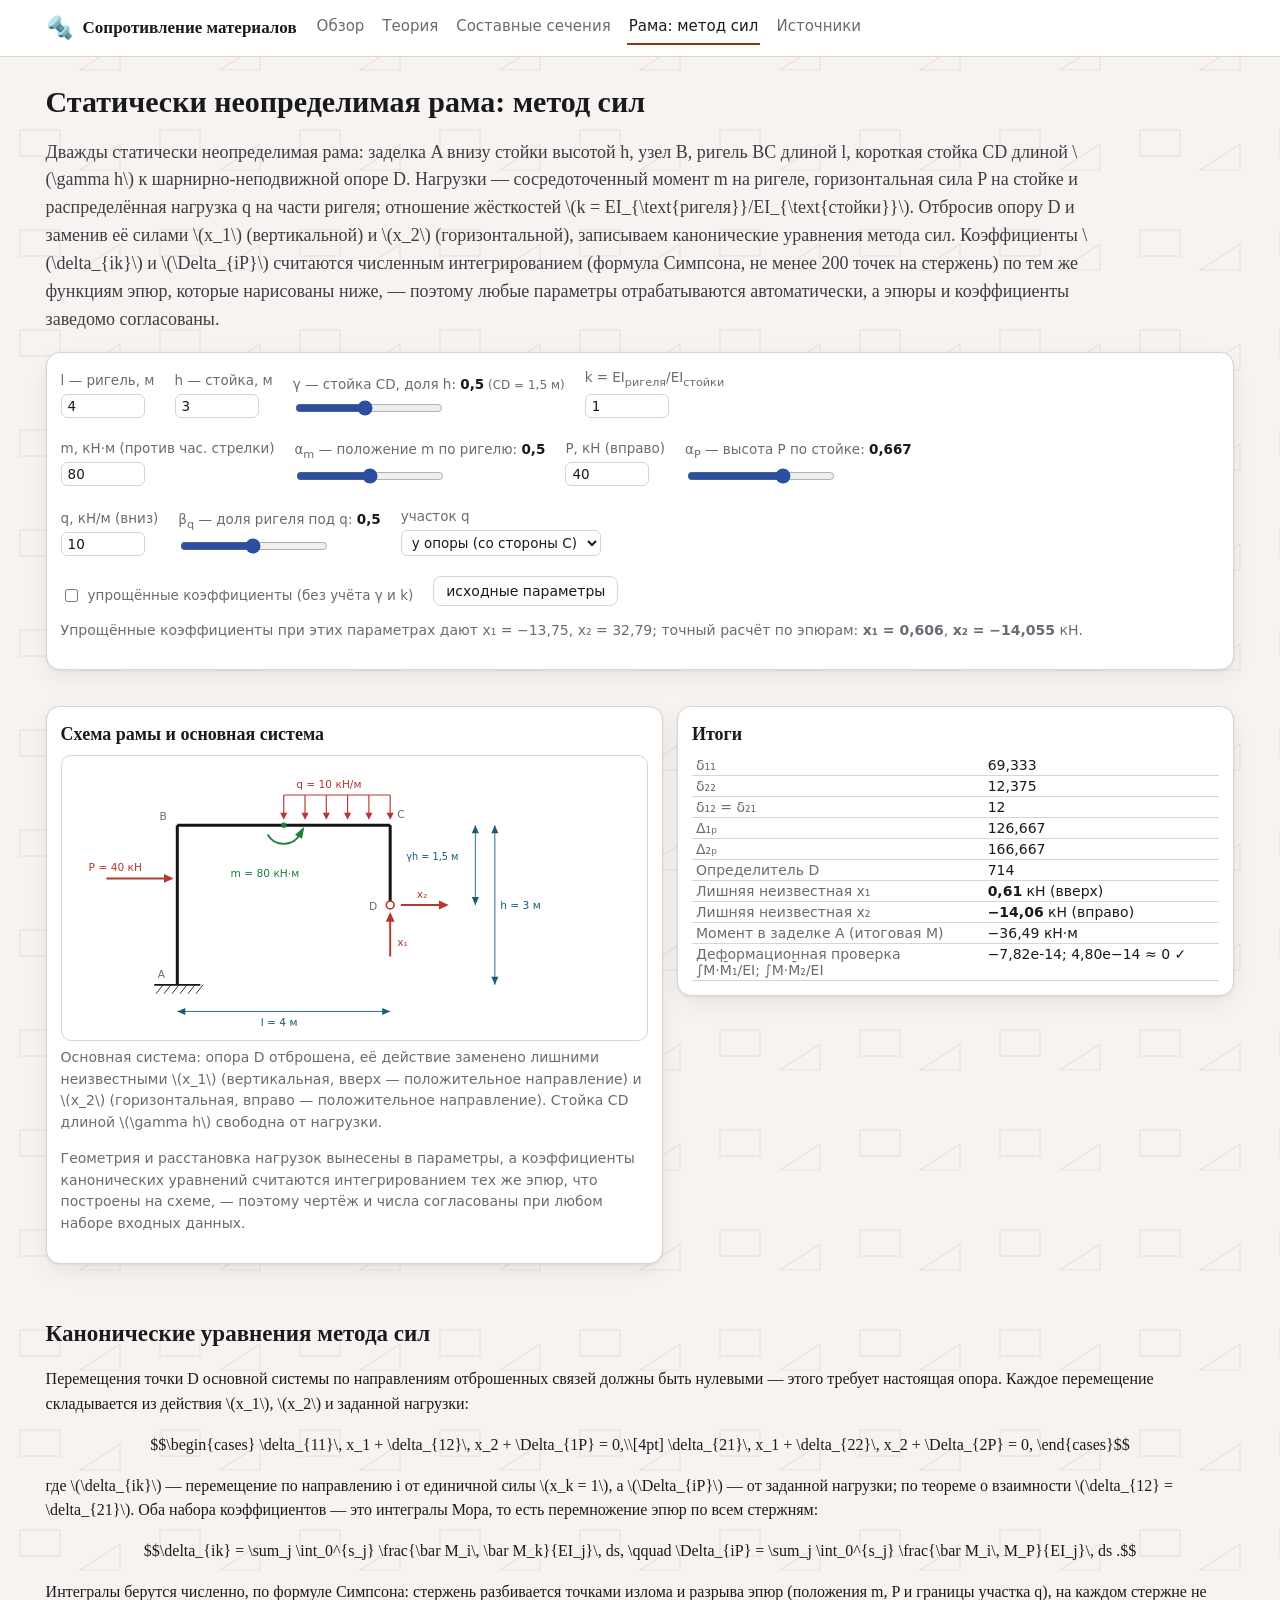
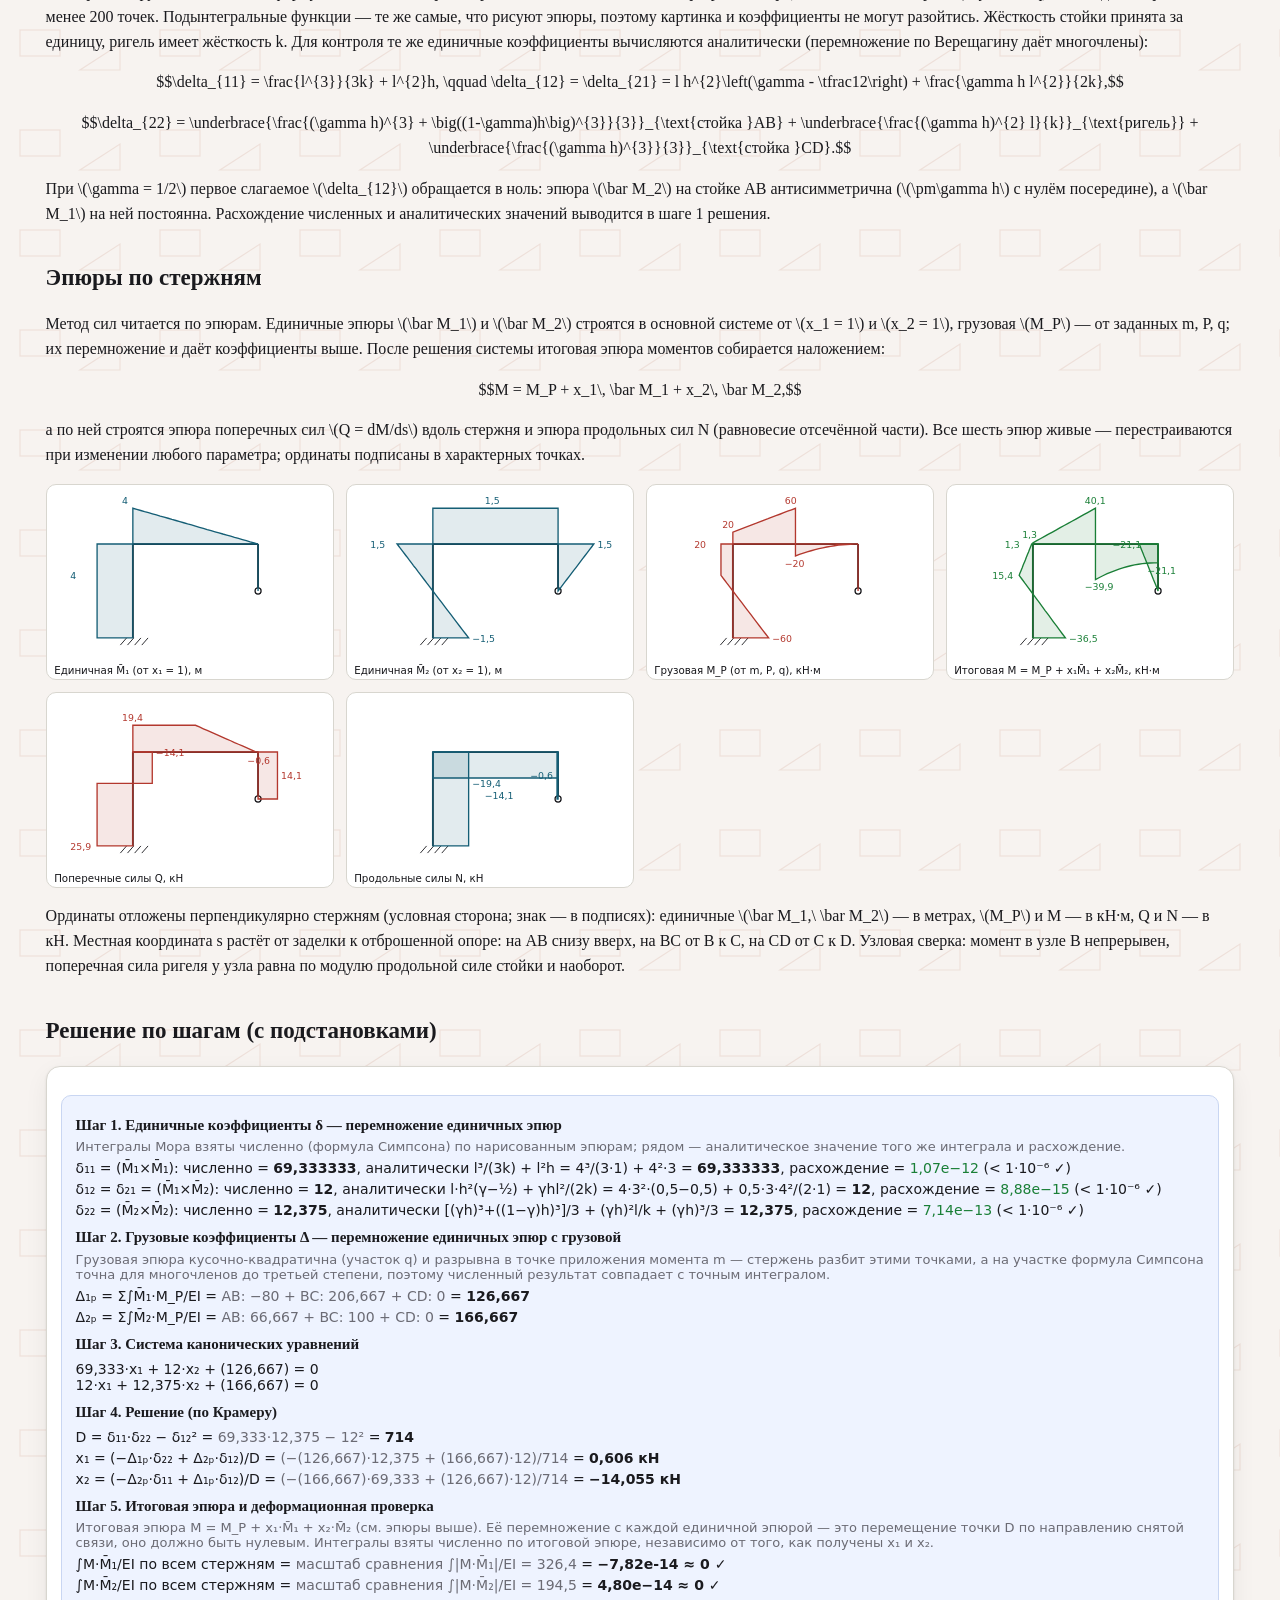
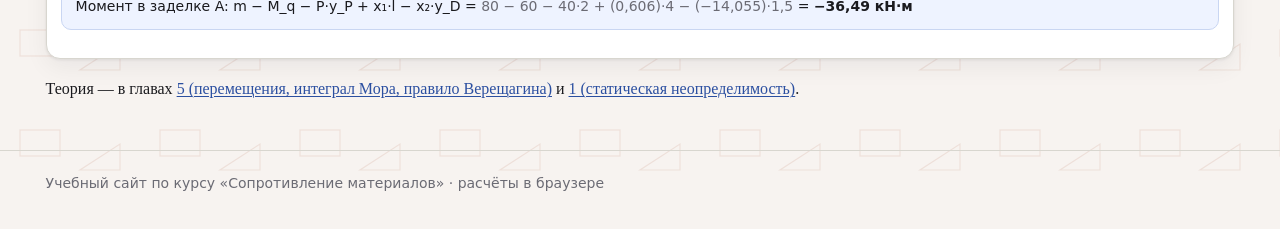
==== commit 0cf4f3ef: "Убраны разборы чужих ошибок и отсылки к отчётам Страницы больше не сопоставляют расчёт с чьими-то ст" ====
--- a/site/frame.html
+++ b/site/frame.html
@@ -58,7 +58,7 @@
         <option value="B">у узла B</option></select></label>
       <div class="gsep"></div>
       <label class="fld" style="flex-direction:row;align-items:center;gap:7px">
-        <input id="in-simplify" type="checkbox"><span>воспроизвести упрощения исходной выкладки</span></label>
+        <input id="in-simplify" type="checkbox"><span>упрощённые коэффициенты (без учёта γ и k)</span></label>
       <button id="btn-reset" class="btn">исходные параметры</button>
     </div>
     <p class="small" id="src-line"></p>
@@ -72,11 +72,10 @@
       заменено лишними неизвестными \(x_1\) (вертикальная, вверх — положительное
       направление) и \(x_2\) (горизонтальная, вправо — положительное
       направление). Стойка CD длиной \(\gamma h\) свободна от нагрузки.</p>
-      <p class="small">От исходной задачи кафедры сохранились только интегралы
-      Мора и ответ, без чертежа, поэтому геометрия и расстановка нагрузок
-      восстановлены по структуре подынтегральных выражений. Здесь все
-      восстановленные величины вынесены в параметры, а коэффициенты считаются
-      по эпюрам — схема и числа согласованы при любом наборе входов.</p>
+      <p class="small">Геометрия и расстановка нагрузок вынесены в параметры,
+      а коэффициенты канонических уравнений считаются интегрированием тех же
+      эпюр, что построены на схеме, — поэтому чертёж и числа согласованы при
+      любом наборе входных данных.</p>
     </div>
     <div class="panel" style="flex:1 1 400px">
       <h3 style="margin-top:0">Итоги</h3>
@@ -223,7 +222,7 @@
     d12: l * h * h * (g - 0.5) + g * h * l * l / (2 * k),
     d22: ((g * h) ** 3 + ((1 - g) * h) ** 3) / 3 + (g * h) ** 2 * l / k + (g * h) ** 3 / 3,
   };
-  /* упрощения исходной выкладки (её формулы, не зависящие от γ, k и положений нагрузок) */
+  /* упрощённые коэффициенты: формулы, не зависящие от γ, k и положений нагрузок */
   const src = {
     d11: l ** 3 / 3 + l * l * h,
     d12: l * l * h / 4,
@@ -301,10 +300,10 @@
   /* компактная строка сверки */
   const ex = buildModel(Object.assign({}, st, { simplify: false }));
   document.getElementById('src-line').innerHTML = (isDefault()
-    ? 'Исходная выкладка кафедры при этих параметрах даёт x₁ = −13,75, x₂ = 32,79 (в ней часть перемножений упрощена); '
-    : 'Исходная выкладка кафедры считала единственный вариант (l = 4 м, h = 3 м, γ = 0,5, k = 1, m = 80 посередине ригеля, P = 40 на высоте 2h/3, q = 10 на половине ригеля у опоры) и давала x₁ = −13,75, x₂ = 32,79; ')
+    ? 'Упрощённые коэффициенты при этих параметрах дают x₁ = −13,75, x₂ = 32,79; '
+    : 'Для типового варианта (l = 4 м, h = 3 м, γ = 0,5, k = 1, m = 80 посередине ригеля, P = 40 на высоте 2h/3, q = 10 на половине ригеля у опоры) упрощённые коэффициенты дают x₁ = −13,75, x₂ = 32,79; ')
     + `точный расчёт по эпюрам${isDefault() ? '' : ' при текущих параметрах'}: <b>x₁ = ${fmt(ex.x1, 3)}</b>, <b>x₂ = ${fmt(ex.x2, 3)}</b> кН.`
-    + (st.simplify ? ' <b>Тумблер упрощений включён</b> — коэффициенты берутся по формулам выкладки (они не зависят от γ, k, α и β).' : '');
+    + (st.simplify ? ' <b>Упрощённый режим включён</b> — коэффициенты не зависят от γ, k и положений нагрузок.' : '');
 
   const out = [];
   const line = (f, sub, res) => out.push(`<div style="margin:5px 0;font:14px system-ui">${f} = <span style="color:#6b6b74">${sub}</span> = <b>${res}</b></div>`);
@@ -330,11 +329,11 @@
   line('Δ₁ₚ = Σ∫M̄₁·M_P/EI', `AB: ${fmt(p1[0], 3)} + BC: ${fmt(p1[1], 3)} + CD: ${fmt(p1[2], 3)}`, fmt(M.num.D1p, 3));
   line('Δ₂ₚ = Σ∫M̄₂·M_P/EI', `AB: ${fmt(p2[0], 3)} + BC: ${fmt(p2[1], 3)} + CD: ${fmt(p2[2], 3)}`, fmt(M.num.D2p, 3));
   if (M.simplify) {
-    note('Тумблер упрощений включён — дальше в ход идут коэффициенты исходной выкладки:');
-    line('δ₁₁; δ₂₂; δ₁₂ (выкладка)', 'l³/3 + l²h; h³/24 + h²l/4; l²h/4',
+    note('Включены упрощённые коэффициенты — они не зависят от γ, k и положений нагрузок:');
+    line('δ₁₁; δ₂₂; δ₁₂ (упрощённые)', 'l³/3 + l²h; h³/24 + h²l/4; l²h/4',
       `${fmt(M.src.d11, 3)}; ${fmt(M.src.d22, 3)}; ${fmt(M.src.d12, 3)}`);
-    line('Δ₁ₚ (выкладка)', `3/8·${fmt(M.m)}·${fmt(M.l)}² + ${fmt(M.m)}·${fmt(M.l)}·${fmt(M.h)} − 2/9·${fmt(M.P)}·${fmt(M.h)}²·${fmt(M.l)} − 7/32·${fmt(M.q)}·${fmt(M.l)}⁴`, fmt(M.src.D1p, 3));
-    line('Δ₂ₚ (выкладка)', `${fmt(M.m)}·${fmt(M.h)}²/4 − 4/27·${fmt(M.P)}·${fmt(M.h)}³ − 7/24·${fmt(M.q)}·${fmt(M.l)}³ − 1/3`, fmt(M.src.D2p, 3));
+    line('Δ₁ₚ (упрощённое)', `3/8·${fmt(M.m)}·${fmt(M.l)}² + ${fmt(M.m)}·${fmt(M.l)}·${fmt(M.h)} − 2/9·${fmt(M.P)}·${fmt(M.h)}²·${fmt(M.l)} − 7/32·${fmt(M.q)}·${fmt(M.l)}⁴`, fmt(M.src.D1p, 3));
+    line('Δ₂ₚ (упрощённое)', `${fmt(M.m)}·${fmt(M.h)}²/4 − 4/27·${fmt(M.P)}·${fmt(M.h)}³ − 7/24·${fmt(M.q)}·${fmt(M.l)}³ − 1/3`, fmt(M.src.D2p, 3));
     note('Чем они отличаются от точных: в δ₂₂ треугольники эпюры M̄₂ на стойке AB взаимно уничтожены (потеряно слагаемое [(γh)³+((1−γ)h)³]/3), q-слагаемые Δ взяты приближённо, а свободный член −1/3 в Δ₂ₚ вообще не зависит от входных данных. Именно эти упрощения и дают ответ x₁ = −13,75, x₂ = 32,79.');
   }
 
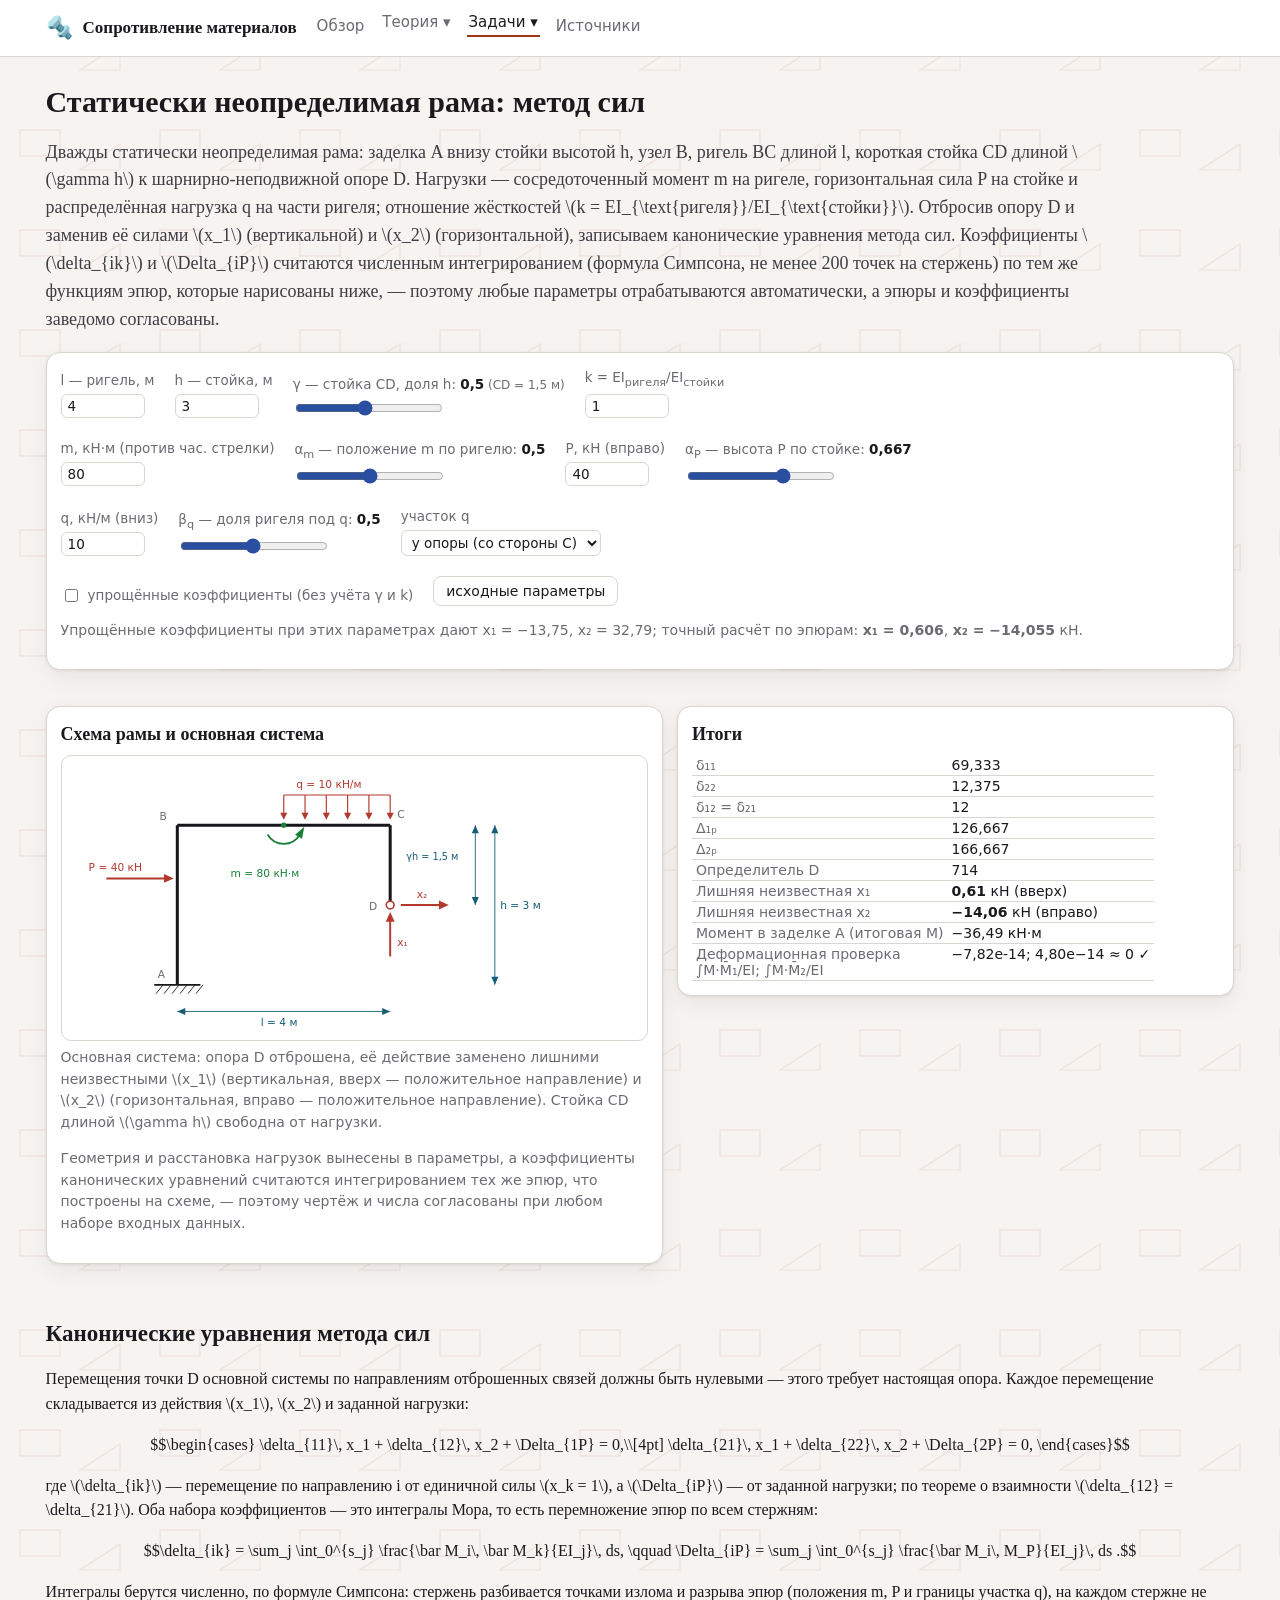
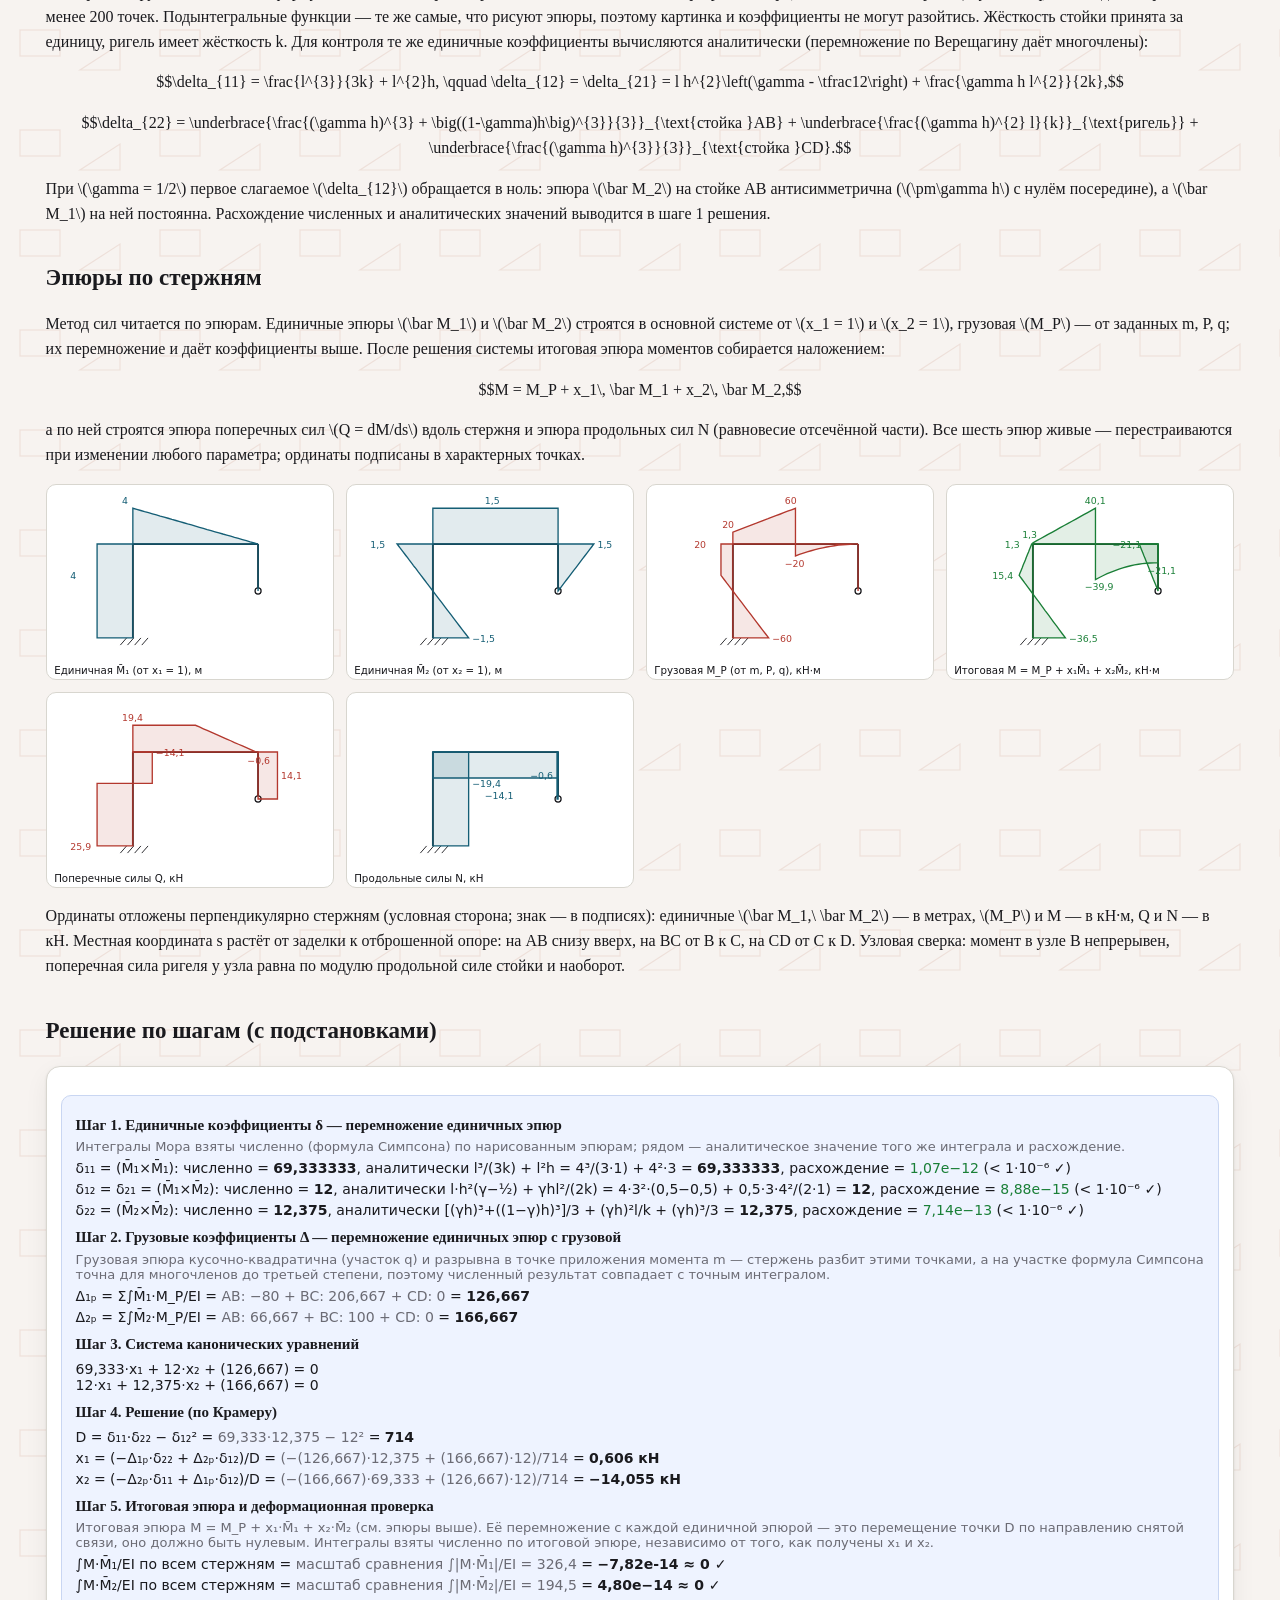
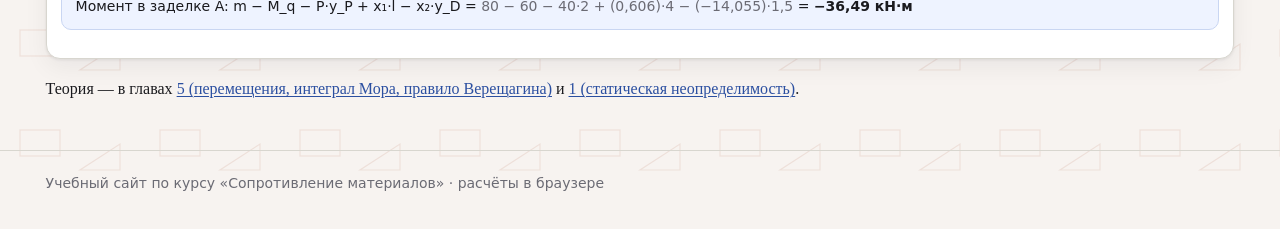
==== commit 36e1763d: "шапка: кнопки сгруппированы в «Теория / Опыты / Задачи» с выпадающими списками; скрипт каркаса перен" ====
--- a/site/frame.html
+++ b/site/frame.html
@@ -21,6 +21,7 @@
 </style>
 </head>
 <body>
+<script src="assets/site.js" data-root="./" data-page="frame"></script>
 <main class="wrap">
   <h1>Статически неопределимая рама: метод сил</h1>
   <p class="lead">Дважды статически неопределимая рама: заделка A внизу стойки
@@ -144,7 +145,6 @@
   Мора, правило Верещагина)</a> и <a href="t-tension">1 (статическая
   неопределимость)</a>.</p>
 </main>
-<script src="assets/site.js" data-root="./" data-page="frame"></script>
 <script>
 'use strict';
 const fmt = (v, n = 2) => Number.isFinite(+v)
--- a/site/assets/style.css
+++ b/site/assets/style.css
@@ -193,3 +193,13 @@
 a.card { text-decoration: none; color: inherit; }
 a.card:hover { border-color: var(--accent, #155e75); }
 a.card h3 { text-decoration: none; }
+
+/* мобильная защита от горизонтального переполнения */
+main table { display: block; max-width: 100%; overflow-x: auto; }
+.katex-display { overflow-x: auto; overflow-y: hidden; padding: 2px 0 6px; }
+.katex-mathml { position: absolute; clip: rect(1px,1px,1px,1px); width: 1px; height: 1px; overflow: hidden; }
+svg.geo-board { max-width: 100%; height: auto; }
+.controls label { max-width: 100%; flex-wrap: wrap; }
+.controls select, .controls input[type=number] { max-width: 100%; }
+main .readout, main .caption, main .small { overflow-wrap: anywhere; }
+main .note div, main .note span, main .steps div, main .out div { overflow-wrap: anywhere; }
